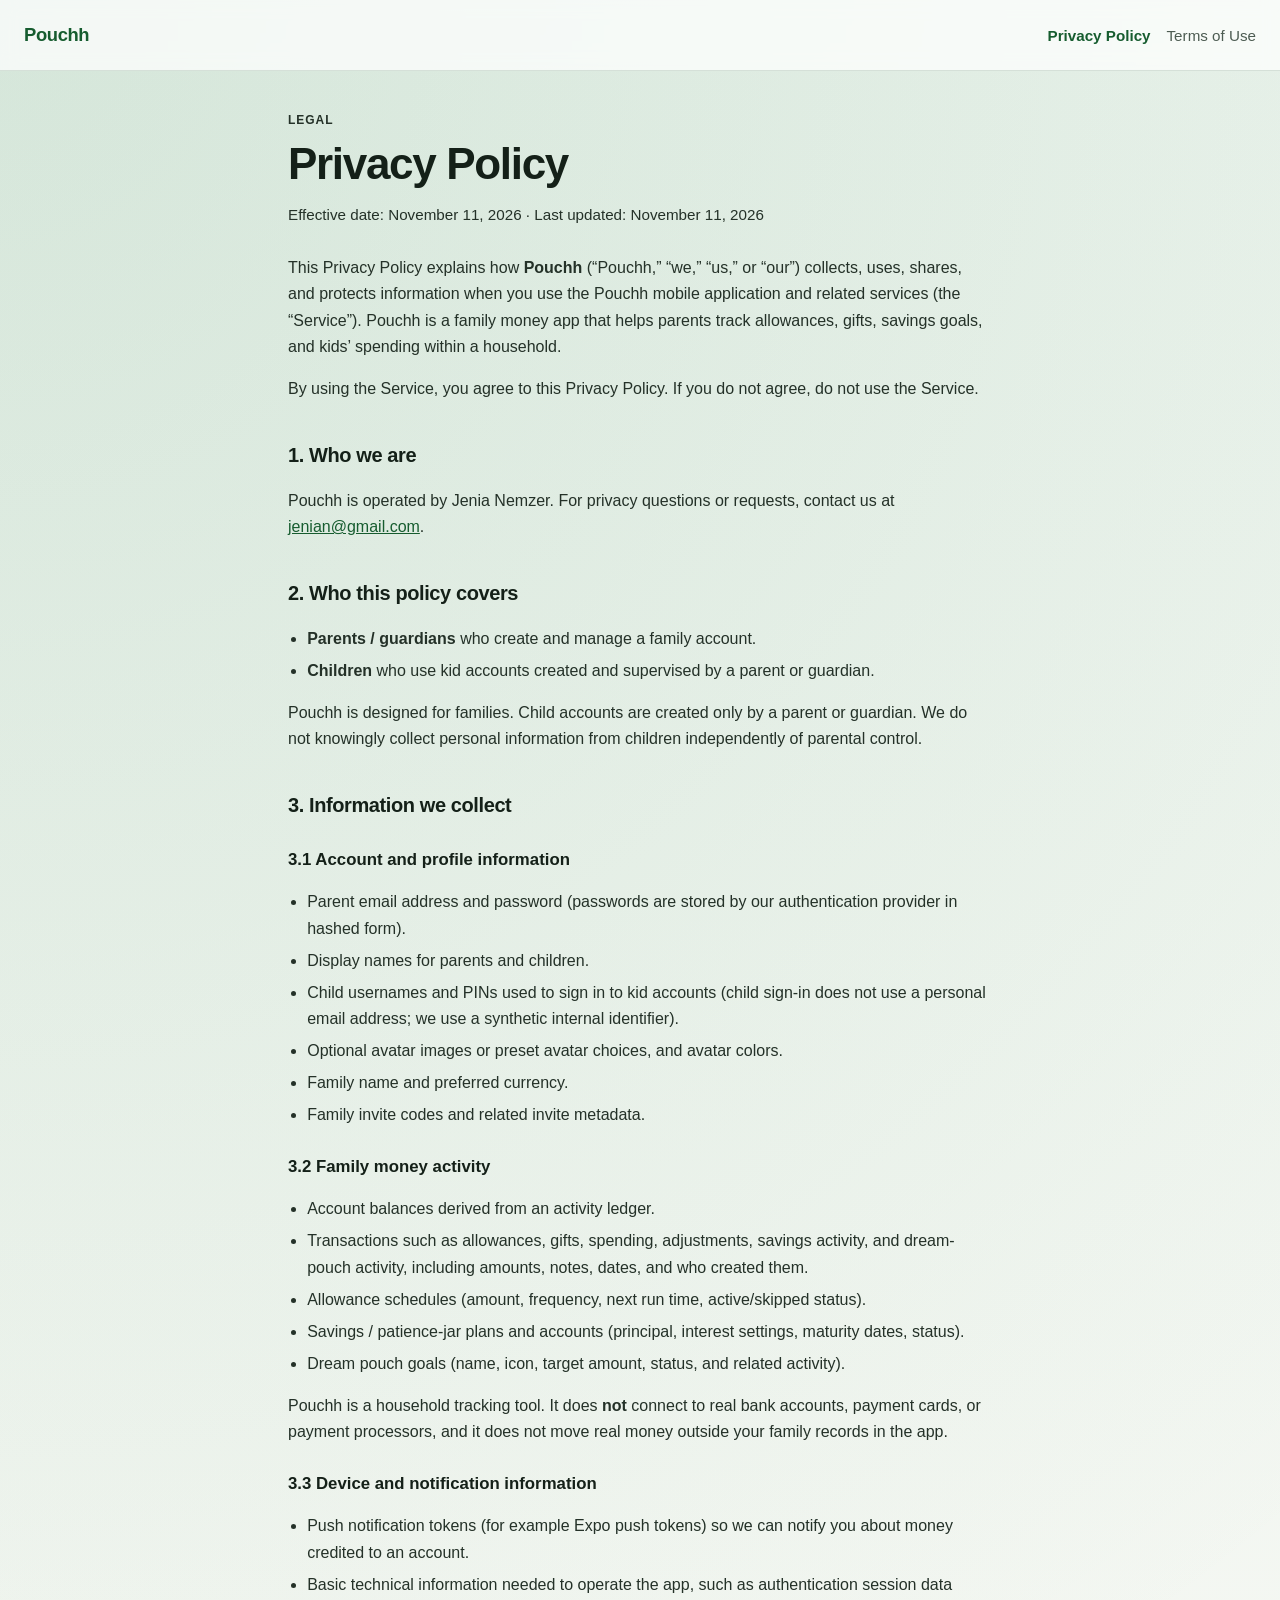
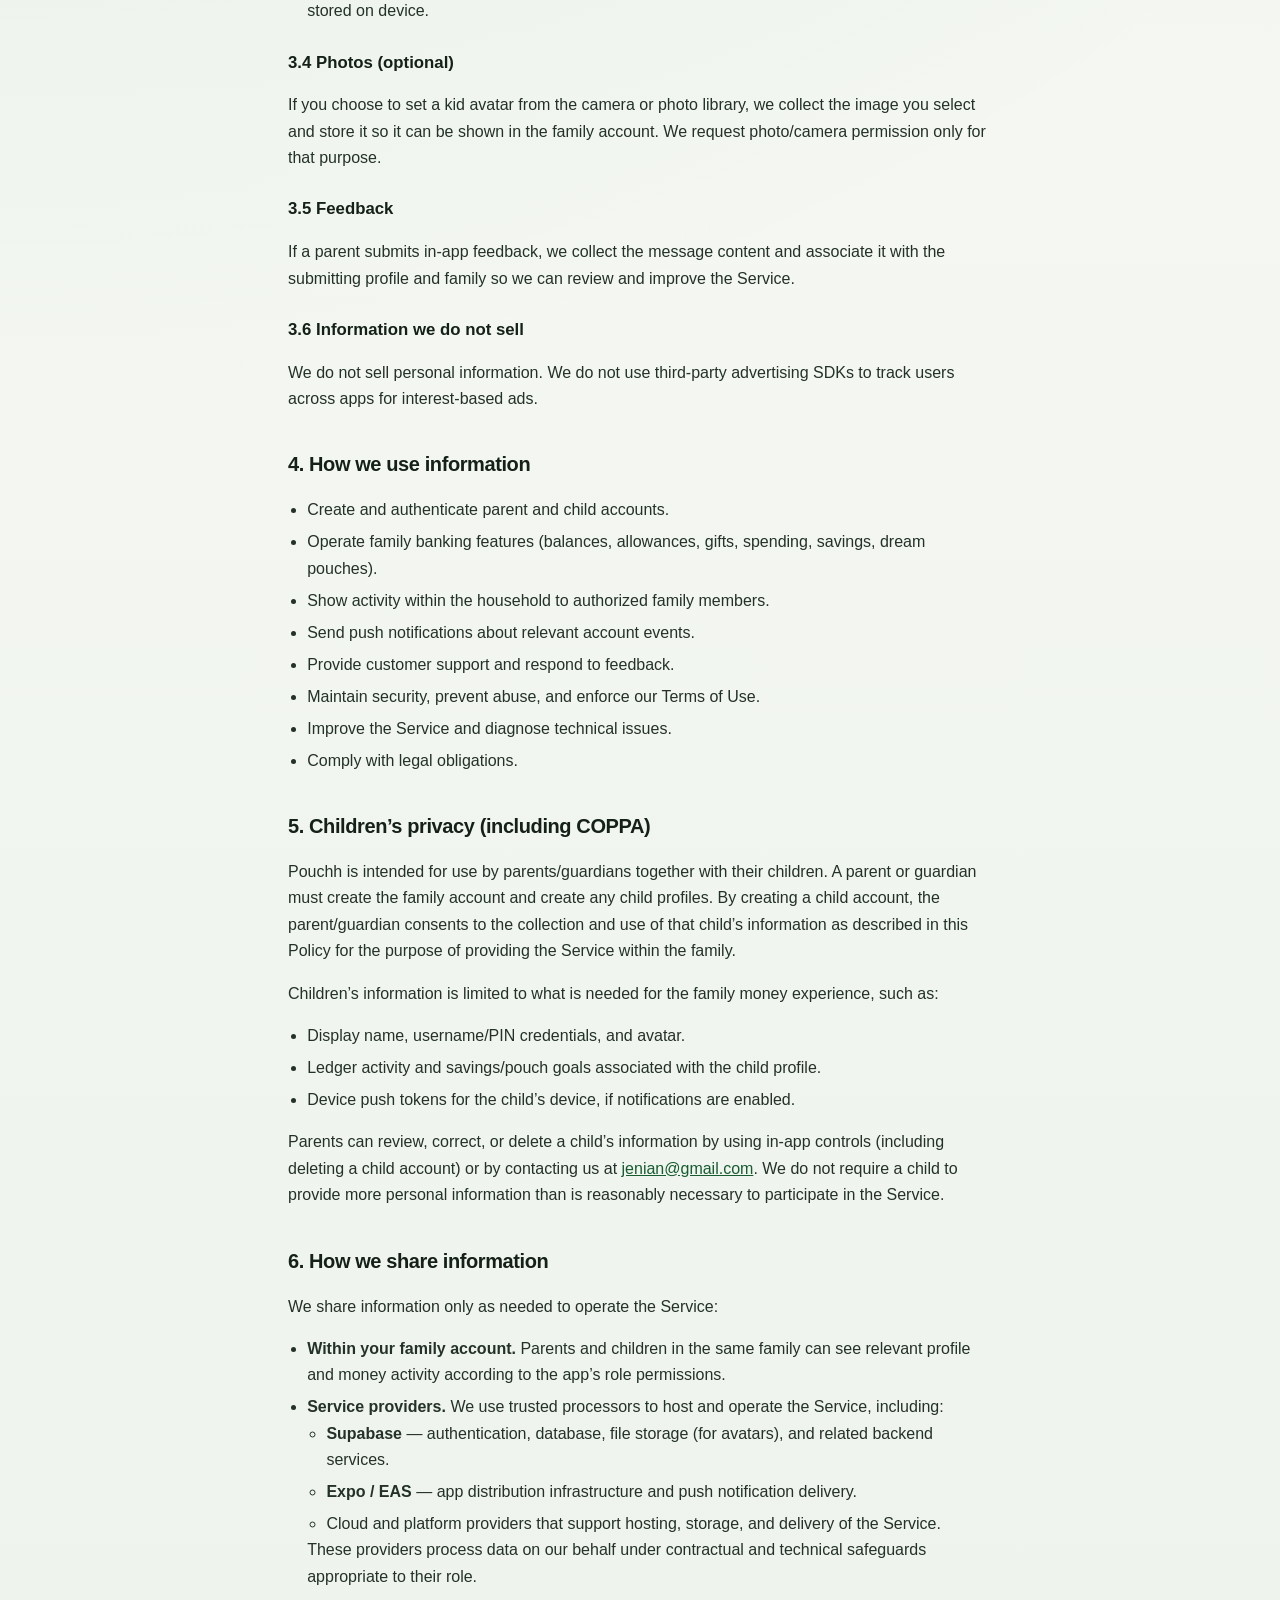
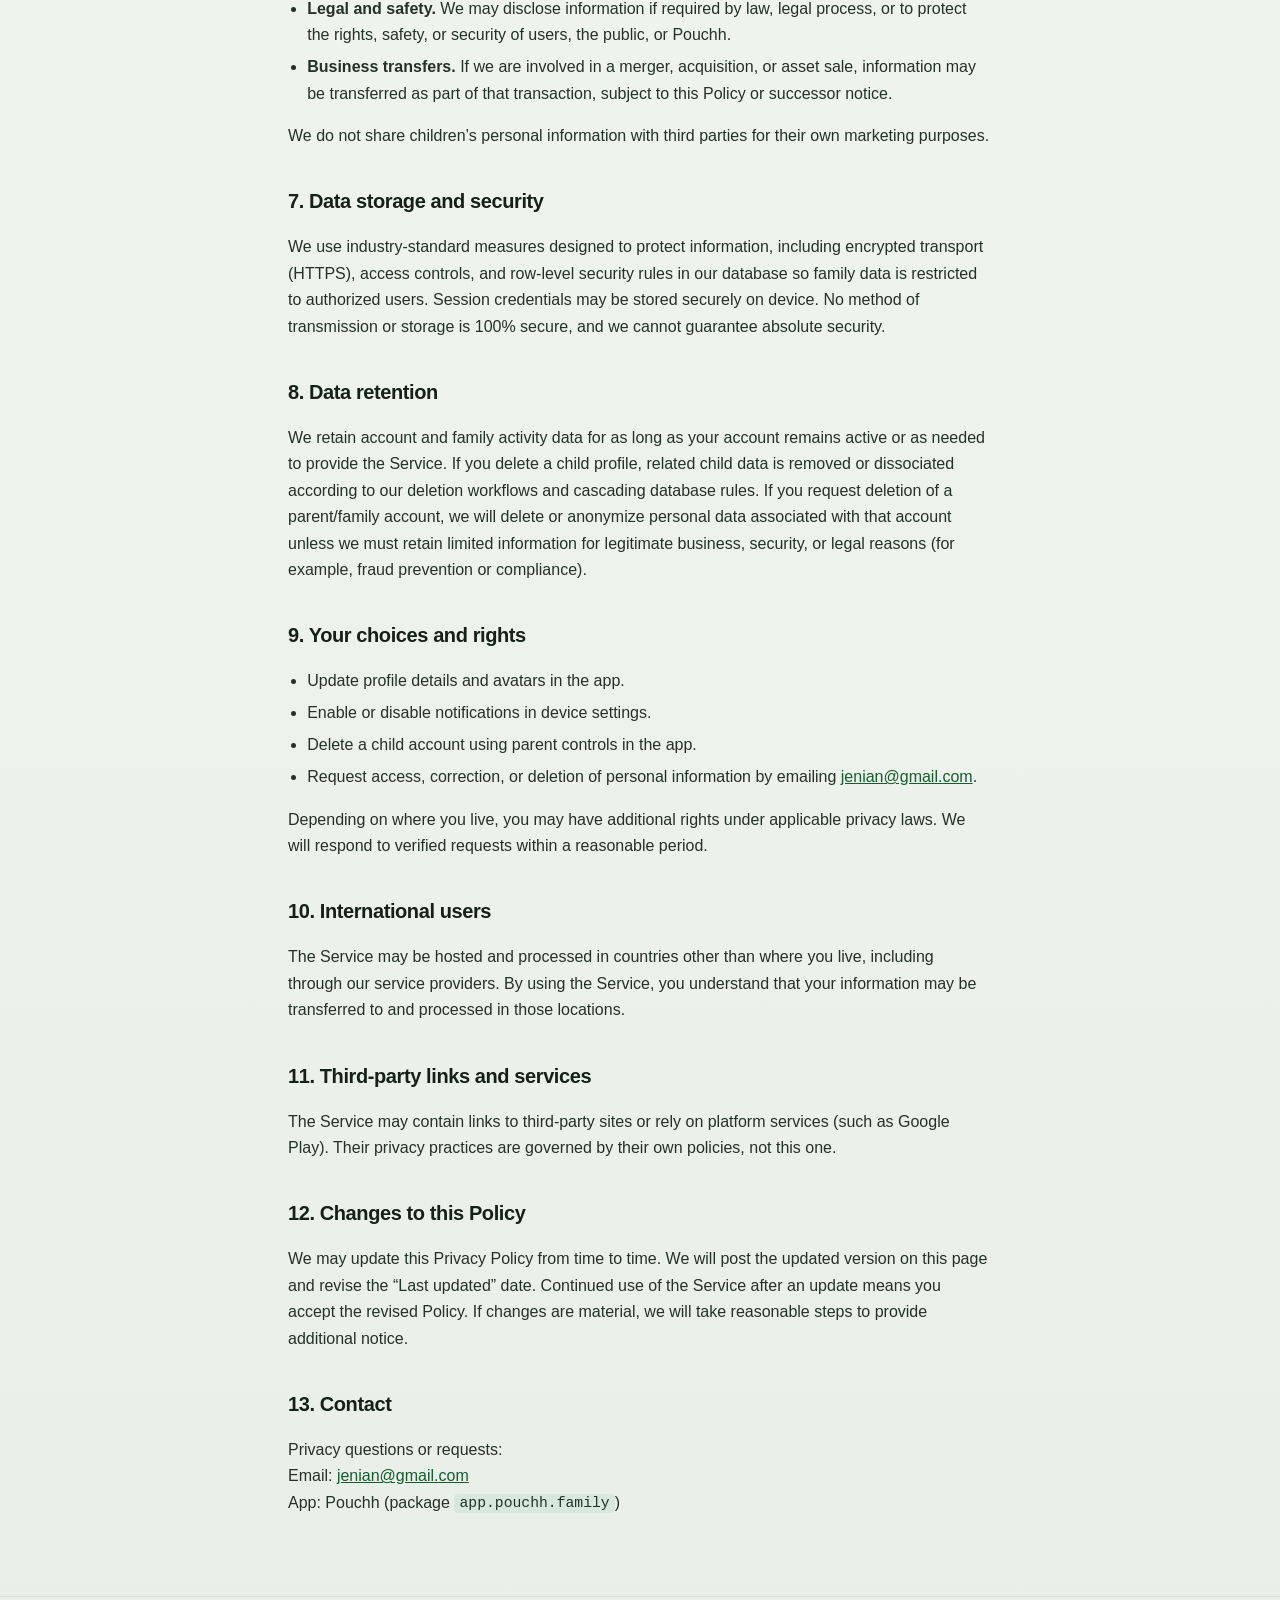
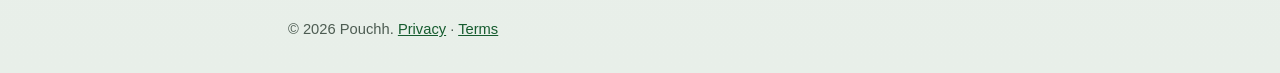
==== privacy.html @ 15a64bc7 "Add public Privacy Policy and Terms of Use for Pouchh. Co-authored-by: Cursor <cursoragent@cursor.co" ====
<!DOCTYPE html>
<html lang="en">
<head>
  <meta charset="utf-8" />
  <meta name="viewport" content="width=device-width, initial-scale=1" />
  <title>Pouchh Privacy Policy</title>
  <link rel="stylesheet" href="styles.css" />
</head>
<body>
  <header class="site-header">
    <a class="brand" href="index.html">Pouchh</a>
    <nav>
      <a href="privacy.html" aria-current="page">Privacy Policy</a>
      <a href="terms.html">Terms of Use</a>
    </nav>
  </header>

  <main class="doc">
    <p class="eyebrow">Legal</p>
    <h1>Privacy Policy</h1>
    <p class="meta">Effective date: November 11, 2026 · Last updated: November 11, 2026</p>

    <p>
      This Privacy Policy explains how <strong>Pouchh</strong> (“Pouchh,” “we,” “us,” or “our”)
      collects, uses, shares, and protects information when you use the Pouchh mobile application
      and related services (the “Service”). Pouchh is a family money app that helps parents track
      allowances, gifts, savings goals, and kids’ spending within a household.
    </p>
    <p>
      By using the Service, you agree to this Privacy Policy. If you do not agree, do not use the Service.
    </p>

    <h2>1. Who we are</h2>
    <p>
      Pouchh is operated by Jenia Nemzer. For privacy questions or requests, contact us at
      <a href="mailto:jenian@gmail.com">jenian@gmail.com</a>.
    </p>

    <h2>2. Who this policy covers</h2>
    <ul>
      <li><strong>Parents / guardians</strong> who create and manage a family account.</li>
      <li><strong>Children</strong> who use kid accounts created and supervised by a parent or guardian.</li>
    </ul>
    <p>
      Pouchh is designed for families. Child accounts are created only by a parent or guardian.
      We do not knowingly collect personal information from children independently of parental control.
    </p>

    <h2>3. Information we collect</h2>

    <h3>3.1 Account and profile information</h3>
    <ul>
      <li>Parent email address and password (passwords are stored by our authentication provider in hashed form).</li>
      <li>Display names for parents and children.</li>
      <li>Child usernames and PINs used to sign in to kid accounts (child sign-in does not use a personal email address; we use a synthetic internal identifier).</li>
      <li>Optional avatar images or preset avatar choices, and avatar colors.</li>
      <li>Family name and preferred currency.</li>
      <li>Family invite codes and related invite metadata.</li>
    </ul>

    <h3>3.2 Family money activity</h3>
    <ul>
      <li>Account balances derived from an activity ledger.</li>
      <li>Transactions such as allowances, gifts, spending, adjustments, savings activity, and dream-pouch activity, including amounts, notes, dates, and who created them.</li>
      <li>Allowance schedules (amount, frequency, next run time, active/skipped status).</li>
      <li>Savings / patience-jar plans and accounts (principal, interest settings, maturity dates, status).</li>
      <li>Dream pouch goals (name, icon, target amount, status, and related activity).</li>
    </ul>
    <p>
      Pouchh is a household tracking tool. It does <strong>not</strong> connect to real bank accounts,
      payment cards, or payment processors, and it does not move real money outside your family records in the app.
    </p>

    <h3>3.3 Device and notification information</h3>
    <ul>
      <li>Push notification tokens (for example Expo push tokens) so we can notify you about money credited to an account.</li>
      <li>Basic technical information needed to operate the app, such as authentication session data stored on device.</li>
    </ul>

    <h3>3.4 Photos (optional)</h3>
    <p>
      If you choose to set a kid avatar from the camera or photo library, we collect the image you select
      and store it so it can be shown in the family account. We request photo/camera permission only for that purpose.
    </p>

    <h3>3.5 Feedback</h3>
    <p>
      If a parent submits in-app feedback, we collect the message content and associate it with the submitting
      profile and family so we can review and improve the Service.
    </p>

    <h3>3.6 Information we do not sell</h3>
    <p>
      We do not sell personal information. We do not use third-party advertising SDKs to track users across apps
      for interest-based ads.
    </p>

    <h2>4. How we use information</h2>
    <ul>
      <li>Create and authenticate parent and child accounts.</li>
      <li>Operate family banking features (balances, allowances, gifts, spending, savings, dream pouches).</li>
      <li>Show activity within the household to authorized family members.</li>
      <li>Send push notifications about relevant account events.</li>
      <li>Provide customer support and respond to feedback.</li>
      <li>Maintain security, prevent abuse, and enforce our Terms of Use.</li>
      <li>Improve the Service and diagnose technical issues.</li>
      <li>Comply with legal obligations.</li>
    </ul>

    <h2>5. Children’s privacy (including COPPA)</h2>
    <p>
      Pouchh is intended for use by parents/guardians together with their children. A parent or guardian must
      create the family account and create any child profiles. By creating a child account, the parent/guardian
      consents to the collection and use of that child’s information as described in this Policy for the purpose
      of providing the Service within the family.
    </p>
    <p>Children’s information is limited to what is needed for the family money experience, such as:</p>
    <ul>
      <li>Display name, username/PIN credentials, and avatar.</li>
      <li>Ledger activity and savings/pouch goals associated with the child profile.</li>
      <li>Device push tokens for the child’s device, if notifications are enabled.</li>
    </ul>
    <p>
      Parents can review, correct, or delete a child’s information by using in-app controls (including deleting a child account)
      or by contacting us at <a href="mailto:jenian@gmail.com">jenian@gmail.com</a>.
      We do not require a child to provide more personal information than is reasonably necessary to participate in the Service.
    </p>

    <h2>6. How we share information</h2>
    <p>We share information only as needed to operate the Service:</p>
    <ul>
      <li>
        <strong>Within your family account.</strong> Parents and children in the same family can see relevant
        profile and money activity according to the app’s role permissions.
      </li>
      <li>
        <strong>Service providers.</strong> We use trusted processors to host and operate the Service, including:
        <ul>
          <li><strong>Supabase</strong> — authentication, database, file storage (for avatars), and related backend services.</li>
          <li><strong>Expo / EAS</strong> — app distribution infrastructure and push notification delivery.</li>
          <li>Cloud and platform providers that support hosting, storage, and delivery of the Service.</li>
        </ul>
        These providers process data on our behalf under contractual and technical safeguards appropriate to their role.
      </li>
      <li>
        <strong>Legal and safety.</strong> We may disclose information if required by law, legal process, or to protect
        the rights, safety, or security of users, the public, or Pouchh.
      </li>
      <li>
        <strong>Business transfers.</strong> If we are involved in a merger, acquisition, or asset sale, information may
        be transferred as part of that transaction, subject to this Policy or successor notice.
      </li>
    </ul>
    <p>We do not share children’s personal information with third parties for their own marketing purposes.</p>

    <h2>7. Data storage and security</h2>
    <p>
      We use industry-standard measures designed to protect information, including encrypted transport (HTTPS),
      access controls, and row-level security rules in our database so family data is restricted to authorized users.
      Session credentials may be stored securely on device. No method of transmission or storage is 100% secure,
      and we cannot guarantee absolute security.
    </p>

    <h2>8. Data retention</h2>
    <p>
      We retain account and family activity data for as long as your account remains active or as needed to provide
      the Service. If you delete a child profile, related child data is removed or dissociated according to our
      deletion workflows and cascading database rules. If you request deletion of a parent/family account, we will
      delete or anonymize personal data associated with that account unless we must retain limited information for
      legitimate business, security, or legal reasons (for example, fraud prevention or compliance).
    </p>

    <h2>9. Your choices and rights</h2>
    <ul>
      <li>Update profile details and avatars in the app.</li>
      <li>Enable or disable notifications in device settings.</li>
      <li>Delete a child account using parent controls in the app.</li>
      <li>Request access, correction, or deletion of personal information by emailing
        <a href="mailto:jenian@gmail.com">jenian@gmail.com</a>.</li>
    </ul>
    <p>
      Depending on where you live, you may have additional rights under applicable privacy laws.
      We will respond to verified requests within a reasonable period.
    </p>

    <h2>10. International users</h2>
    <p>
      The Service may be hosted and processed in countries other than where you live, including through our
      service providers. By using the Service, you understand that your information may be transferred to and
      processed in those locations.
    </p>

    <h2>11. Third-party links and services</h2>
    <p>
      The Service may contain links to third-party sites or rely on platform services (such as Google Play).
      Their privacy practices are governed by their own policies, not this one.
    </p>

    <h2>12. Changes to this Policy</h2>
    <p>
      We may update this Privacy Policy from time to time. We will post the updated version on this page and
      revise the “Last updated” date. Continued use of the Service after an update means you accept the revised Policy.
      If changes are material, we will take reasonable steps to provide additional notice.
    </p>

    <h2>13. Contact</h2>
    <p>
      Privacy questions or requests:<br />
      Email: <a href="mailto:jenian@gmail.com">jenian@gmail.com</a><br />
      App: Pouchh (package <code>app.pouchh.family</code>)
    </p>
  </main>

  <footer class="site-footer">
    <p>© 2026 Pouchh. <a href="privacy.html">Privacy</a> · <a href="terms.html">Terms</a></p>
  </footer>
</body>
</html>
---- styles.css ----
:root {
  --bg: #f4f7f2;
  --ink: #142018;
  --muted: #4d5c52;
  --green: #1f7a3f;
  --green-dark: #165c2f;
  --line: #d5e0d8;
  --card: #ffffff;
  --max: 44rem;
}

* {
  box-sizing: border-box;
}

html {
  color-scheme: light;
}

body {
  margin: 0;
  min-height: 100vh;
  font-family: "Segoe UI", "Helvetica Neue", Arial, sans-serif;
  color: var(--ink);
  background:
    radial-gradient(circle at top left, rgba(31, 122, 63, 0.12), transparent 40%),
    linear-gradient(180deg, #eef5ef 0%, var(--bg) 36%, #e8efe9 100%);
  line-height: 1.65;
}

a {
  color: var(--green-dark);
}

.site-header {
  display: flex;
  align-items: center;
  justify-content: space-between;
  gap: 1rem;
  padding: 1.25rem 1.5rem;
  border-bottom: 1px solid var(--line);
  background: rgba(255, 255, 255, 0.72);
  backdrop-filter: blur(8px);
  position: sticky;
  top: 0;
}

.brand {
  font-weight: 750;
  font-size: 1.15rem;
  text-decoration: none;
  color: var(--green-dark);
  letter-spacing: -0.02em;
}

nav {
  display: flex;
  gap: 1rem;
  flex-wrap: wrap;
}

nav a {
  text-decoration: none;
  color: var(--muted);
  font-size: 0.95rem;
}

nav a[aria-current="page"],
nav a:hover {
  color: var(--green-dark);
  font-weight: 600;
}

.hero,
.doc {
  width: min(100% - 2rem, var(--max));
  margin: 0 auto;
  padding: 2.5rem 0 4rem;
}

.eyebrow {
  margin: 0 0 0.5rem;
  text-transform: uppercase;
  letter-spacing: 0.08em;
  font-size: 0.75rem;
  font-weight: 700;
  color: var(--green);
}

h1 {
  margin: 0 0 0.75rem;
  font-size: clamp(2rem, 5vw, 2.75rem);
  line-height: 1.15;
  letter-spacing: -0.03em;
}

h2 {
  margin: 2.25rem 0 0.75rem;
  font-size: 1.25rem;
  letter-spacing: -0.02em;
}

h3 {
  margin: 1.5rem 0 0.5rem;
  font-size: 1.05rem;
}

.lede,
.meta {
  color: var(--muted);
}

.meta {
  margin-top: 0;
  margin-bottom: 1.75rem;
  font-size: 0.95rem;
}

.cta-row {
  display: flex;
  flex-wrap: wrap;
  gap: 0.75rem;
  margin-top: 1.75rem;
}

.btn {
  display: inline-block;
  padding: 0.8rem 1.15rem;
  border-radius: 999px;
  background: var(--green);
  color: #fff;
  text-decoration: none;
  font-weight: 650;
}

.btn:hover {
  background: var(--green-dark);
}

.btn-secondary {
  background: var(--card);
  color: var(--green-dark);
  border: 1px solid var(--line);
}

.btn-secondary:hover {
  background: #f7faf7;
}

.doc p,
.doc li {
  color: #243128;
}

.doc ul {
  padding-left: 1.2rem;
}

.doc li + li {
  margin-top: 0.35rem;
}

code {
  font-family: ui-monospace, SFMono-Regular, Menlo, Consolas, monospace;
  font-size: 0.92em;
  background: rgba(31, 122, 63, 0.08);
  padding: 0.1em 0.35em;
  border-radius: 0.3em;
}

.site-footer {
  border-top: 1px solid var(--line);
  padding: 1.25rem 1.5rem 2rem;
  color: var(--muted);
  font-size: 0.92rem;
}

.site-footer p {
  width: min(100%, var(--max));
  margin: 0 auto;
}
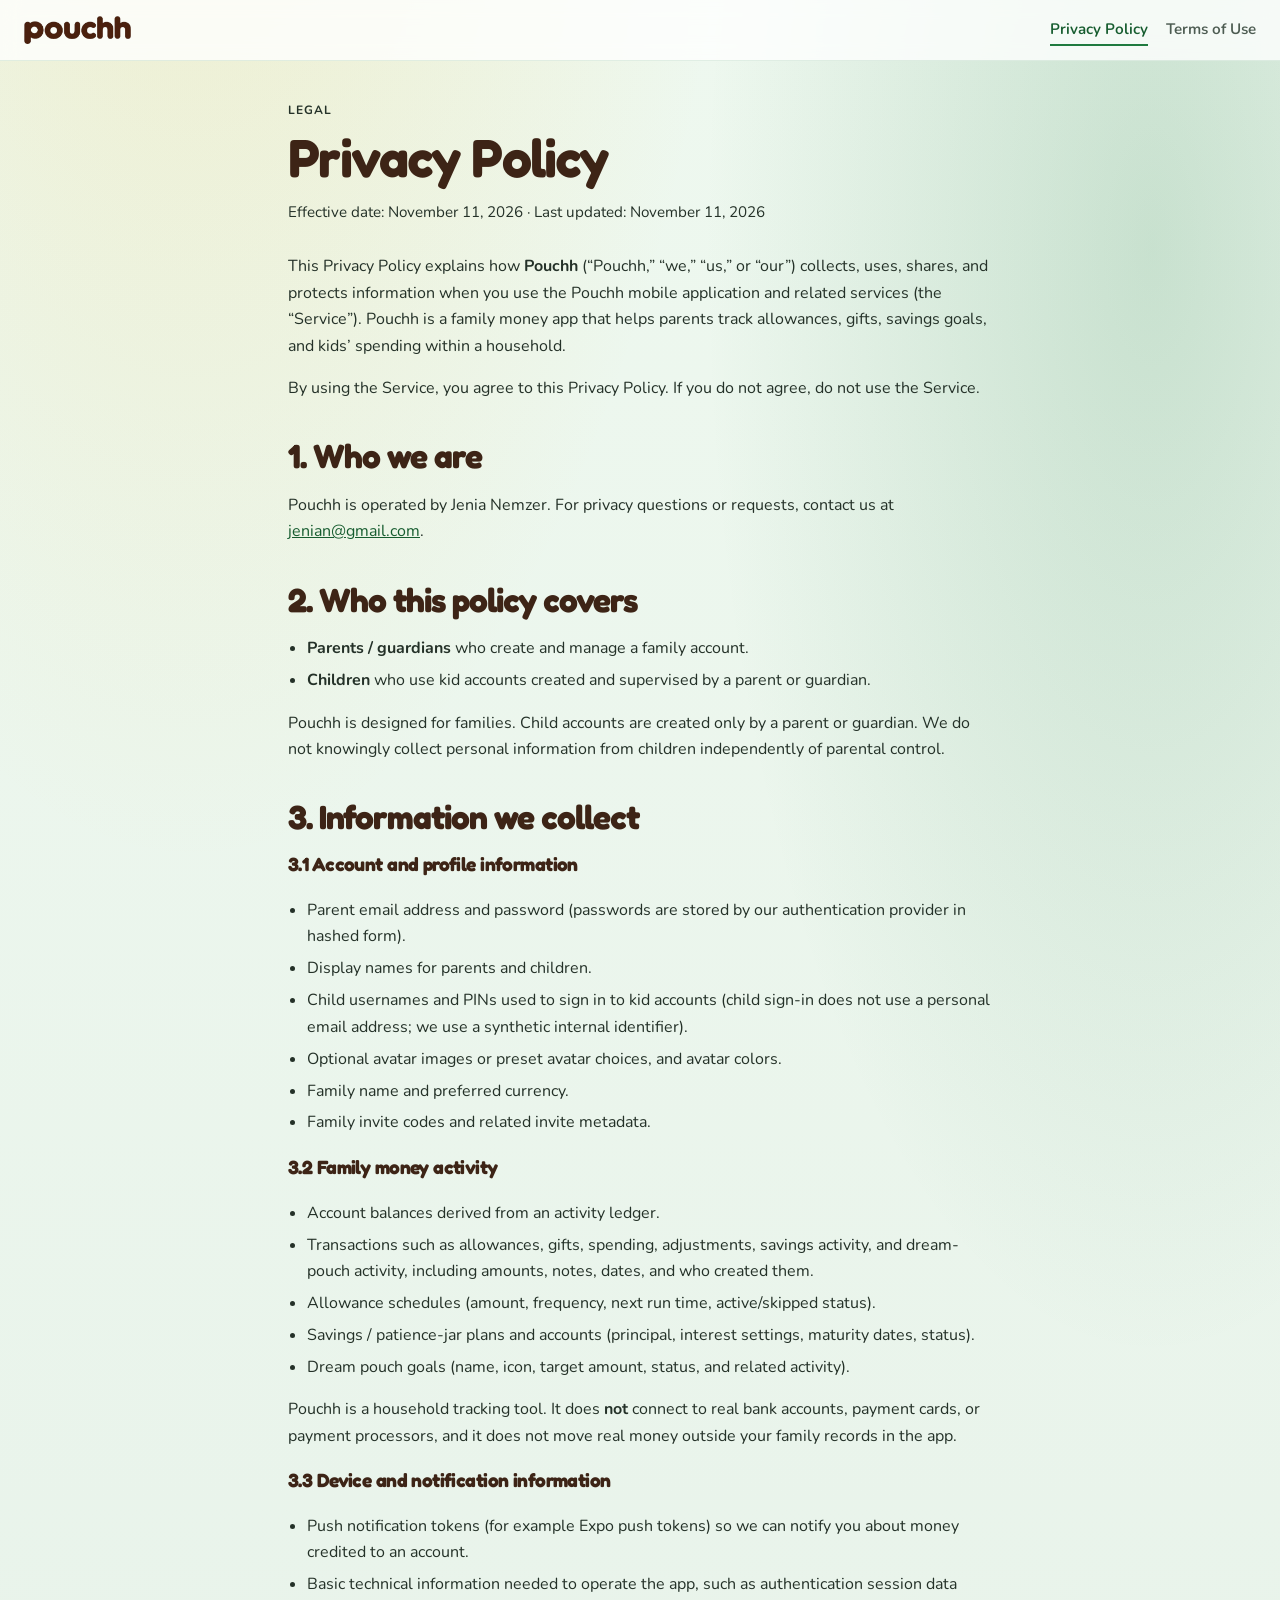
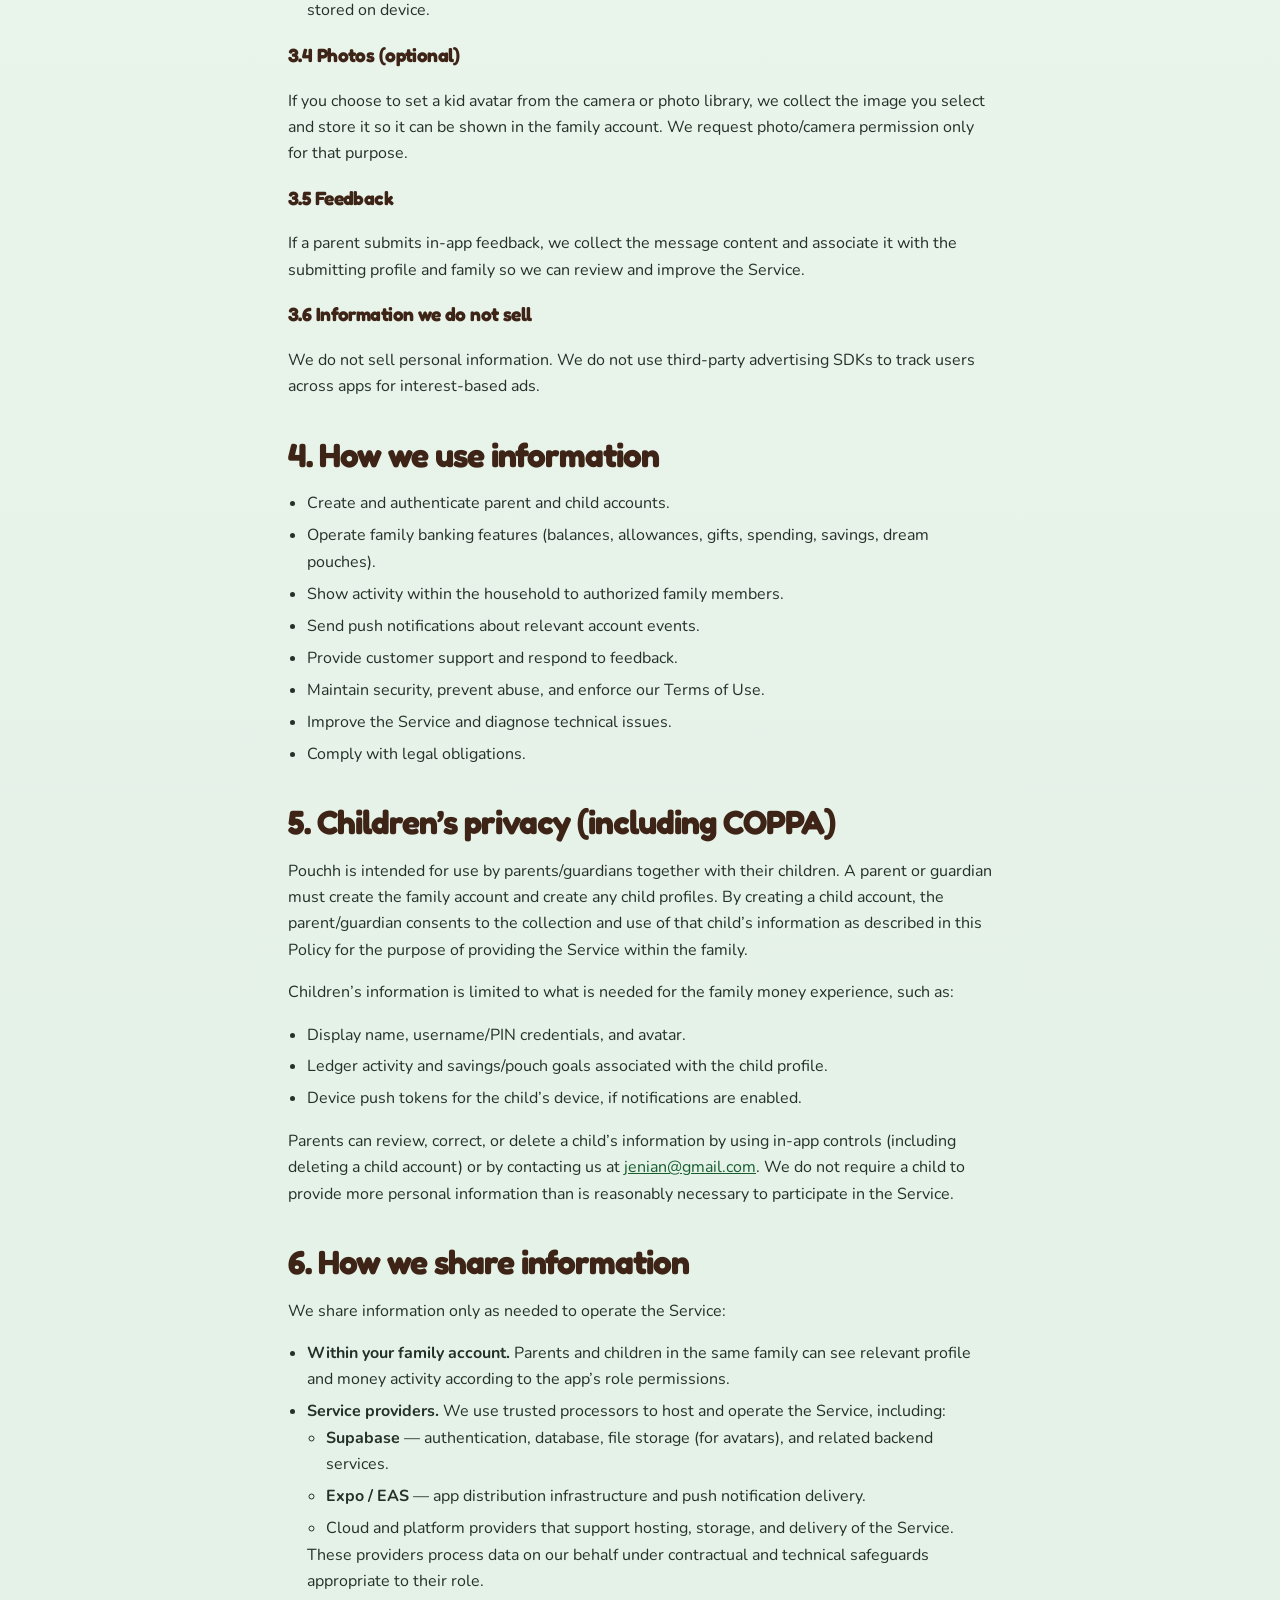
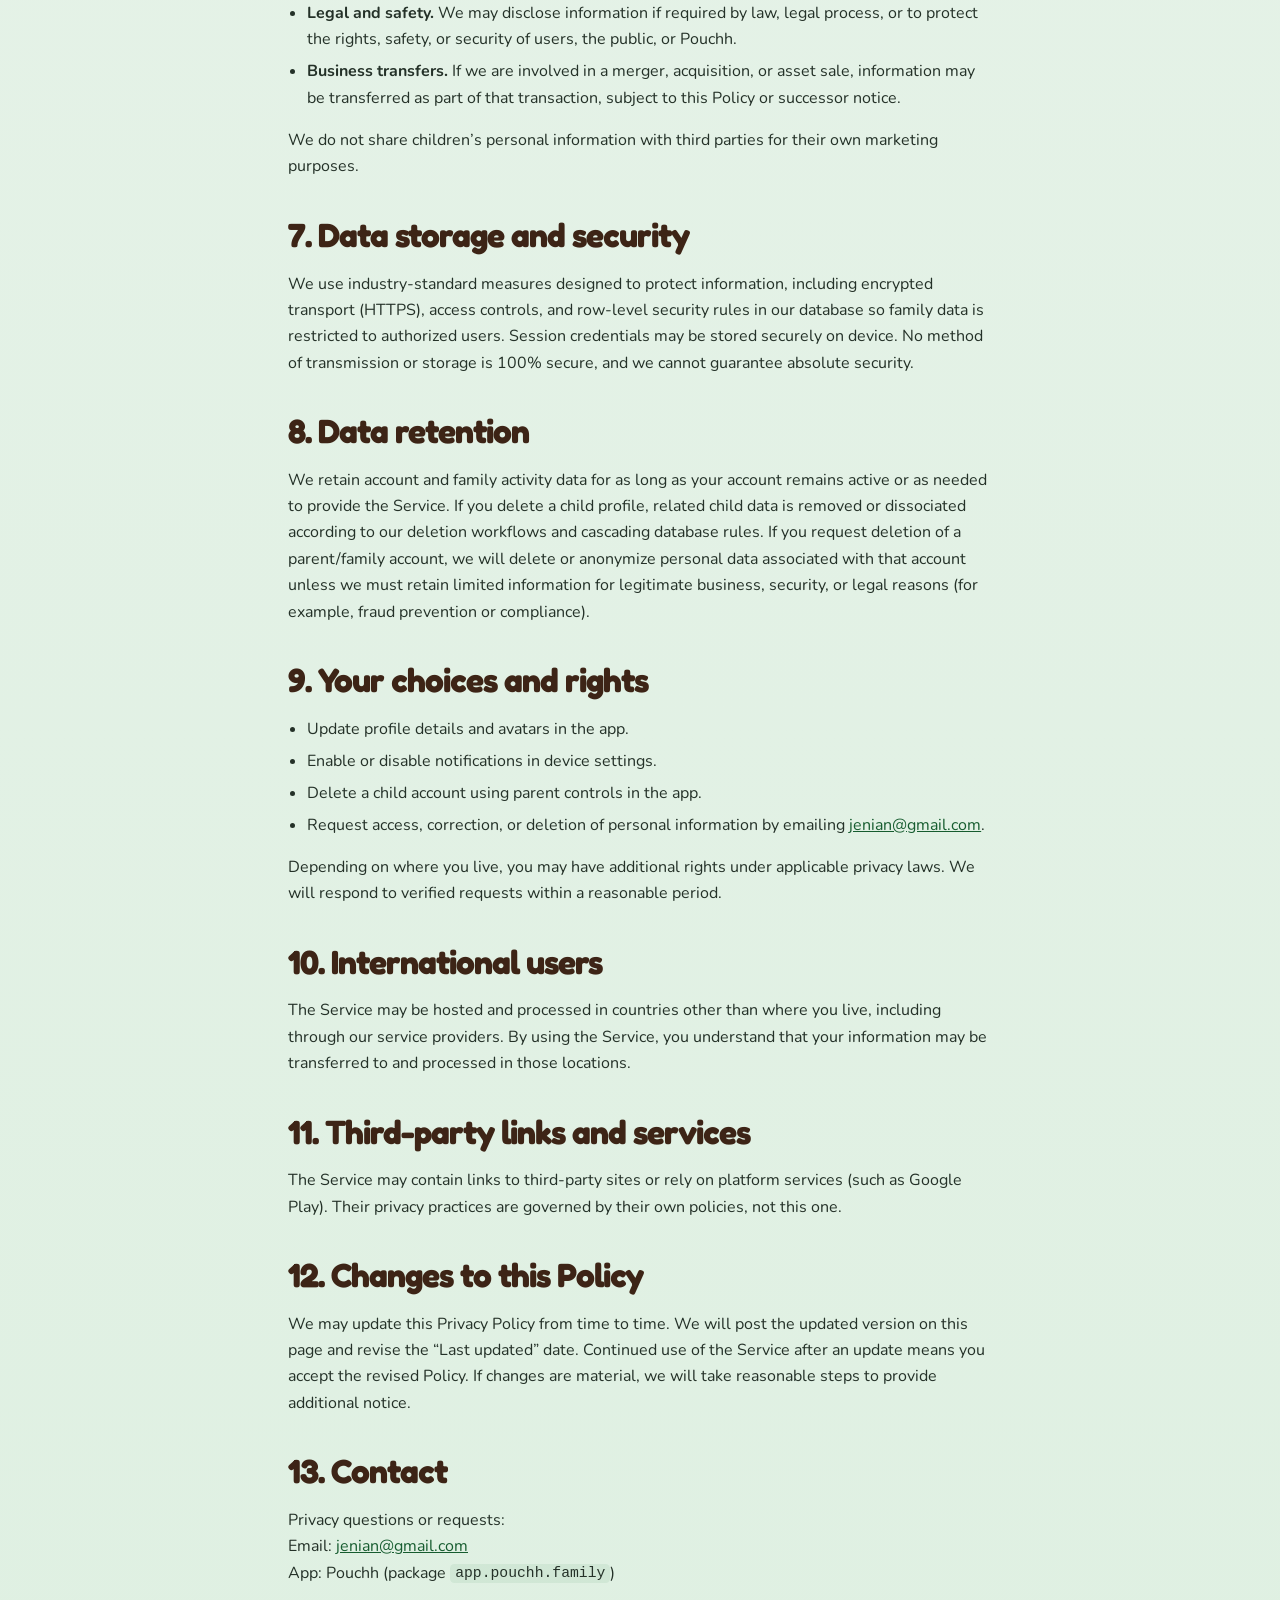
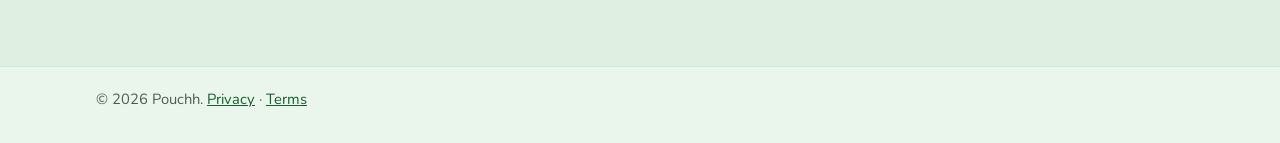
==== commit dd54c196: "Polish homepage with brand logo, mascot, and product pitch. Co-authored-by: Cursor <cursoragent@curs" ====
--- a/privacy.html
+++ b/privacy.html
@@ -4,11 +4,17 @@
   <meta charset="utf-8" />
   <meta name="viewport" content="width=device-width, initial-scale=1" />
   <title>Pouchh Privacy Policy</title>
+  <link rel="icon" href="assets/icon.png" />
+  <link rel="preconnect" href="https://fonts.googleapis.com" />
+  <link rel="preconnect" href="https://fonts.gstatic.com" crossorigin />
+  <link href="https://fonts.googleapis.com/css2?family=Fredoka:wght@500;600;700&family=Nunito:wght@500;600;700&display=swap" rel="stylesheet" />
   <link rel="stylesheet" href="styles.css" />
 </head>
 <body>
   <header class="site-header">
-    <a class="brand" href="index.html">Pouchh</a>
+    <a class="brand" href="index.html" aria-label="Pouchh home">
+      <img src="assets/wordmark.png" alt="pouchh" class="brand-mark" width="120" height="36" />
+    </a>
     <nav>
       <a href="privacy.html" aria-current="page">Privacy Policy</a>
       <a href="terms.html">Terms of Use</a>
--- a/styles.css
+++ b/styles.css
@@ -1,12 +1,18 @@
 :root {
-  --bg: #f4f7f2;
+  --bg: #e8f3ea;
   --ink: #142018;
   --muted: #4d5c52;
   --green: #1f7a3f;
   --green-dark: #165c2f;
-  --line: #d5e0d8;
+  --green-soft: #d8edd9;
+  --gold: #f0c23a;
+  --brown: #3d2416;
+  --line: #c9dbc8;
   --card: #ffffff;
   --max: 44rem;
+  --wide: 68rem;
+  --font-display: "Fredoka", "Segoe UI", sans-serif;
+  --font-body: "Nunito", "Segoe UI", sans-serif;
 }
 
 * {
@@ -15,17 +21,26 @@
 
 html {
   color-scheme: light;
+  scroll-behavior: smooth;
 }
 
 body {
   margin: 0;
   min-height: 100vh;
-  font-family: "Segoe UI", "Helvetica Neue", Arial, sans-serif;
+  font-family: var(--font-body);
   color: var(--ink);
   background:
-    radial-gradient(circle at top left, rgba(31, 122, 63, 0.12), transparent 40%),
-    linear-gradient(180deg, #eef5ef 0%, var(--bg) 36%, #e8efe9 100%);
+    radial-gradient(ellipse 80% 50% at 15% -10%, rgba(240, 194, 58, 0.22), transparent 55%),
+    radial-gradient(ellipse 70% 45% at 90% 5%, rgba(31, 122, 63, 0.18), transparent 50%),
+    linear-gradient(180deg, #eef8ef 0%, var(--bg) 38%, #dff0e2 100%);
   line-height: 1.65;
+}
+
+body.home {
+  background:
+    radial-gradient(ellipse 90% 55% at 80% 8%, rgba(240, 194, 58, 0.28), transparent 52%),
+    radial-gradient(ellipse 70% 50% at 0% 20%, rgba(31, 122, 63, 0.2), transparent 48%),
+    linear-gradient(165deg, #f3faf3 0%, #e5f3e7 45%, #d7ebda 100%);
 }
 
 a {
@@ -37,25 +52,35 @@
   align-items: center;
   justify-content: space-between;
   gap: 1rem;
-  padding: 1.25rem 1.5rem;
-  border-bottom: 1px solid var(--line);
-  background: rgba(255, 255, 255, 0.72);
-  backdrop-filter: blur(8px);
+  padding: 1rem 1.5rem;
+  border-bottom: 1px solid rgba(31, 122, 63, 0.12);
+  background: rgba(255, 255, 255, 0.78);
+  backdrop-filter: blur(10px);
   position: sticky;
   top: 0;
+  z-index: 10;
 }
 
 .brand {
-  font-weight: 750;
-  font-size: 1.15rem;
+  display: inline-flex;
+  align-items: center;
   text-decoration: none;
-  color: var(--green-dark);
+  color: var(--brown);
+  font-family: var(--font-display);
+  font-weight: 700;
+  font-size: 1.2rem;
   letter-spacing: -0.02em;
+}
+
+.brand-mark {
+  display: block;
+  height: 1.75rem;
+  width: auto;
 }
 
 nav {
   display: flex;
-  gap: 1rem;
+  gap: 1.1rem;
   flex-wrap: wrap;
 }
 
@@ -63,12 +88,29 @@
   text-decoration: none;
   color: var(--muted);
   font-size: 0.95rem;
+  font-weight: 650;
+  position: relative;
+}
+
+nav a::after {
+  content: "";
+  position: absolute;
+  left: 0;
+  right: 100%;
+  bottom: -0.2rem;
+  height: 2px;
+  background: var(--green);
+  transition: right 0.25s ease;
+}
+
+nav a:hover::after,
+nav a[aria-current="page"]::after {
+  right: 0;
 }
 
 nav a[aria-current="page"],
 nav a:hover {
   color: var(--green-dark);
-  font-weight: 600;
 }
 
 .hero,
@@ -76,6 +118,28 @@
   width: min(100% - 2rem, var(--max));
   margin: 0 auto;
   padding: 2.5rem 0 4rem;
+}
+
+.hero-stage {
+  width: min(100% - 2rem, var(--wide));
+  margin: 0 auto;
+  min-height: calc(100svh - 4.5rem);
+  display: grid;
+  grid-template-columns: 1.05fr 0.95fr;
+  gap: 2rem;
+  align-items: center;
+  padding: 2rem 0 3rem;
+}
+
+.hero-copy {
+  max-width: 34rem;
+}
+
+.hero-wordmark {
+  display: block;
+  width: min(12.5rem, 55vw);
+  height: auto;
+  margin: 0 0 1rem;
 }
 
 .eyebrow {
@@ -85,29 +149,39 @@
   font-size: 0.75rem;
   font-weight: 700;
   color: var(--green);
+  font-family: var(--font-body);
+}
+
+h1,
+h2,
+h3 {
+  font-family: var(--font-display);
+  letter-spacing: -0.03em;
+  color: var(--brown);
 }
 
 h1 {
+  margin: 0 0 0.85rem;
+  font-size: clamp(2.15rem, 5.2vw, 3.35rem);
+  line-height: 1.08;
+  font-weight: 650;
+}
+
+h2 {
   margin: 0 0 0.75rem;
-  font-size: clamp(2rem, 5vw, 2.75rem);
+  font-size: clamp(1.55rem, 3vw, 2.1rem);
   line-height: 1.15;
-  letter-spacing: -0.03em;
-}
-
-h2 {
-  margin: 2.25rem 0 0.75rem;
-  font-size: 1.25rem;
-  letter-spacing: -0.02em;
 }
 
 h3 {
-  margin: 1.5rem 0 0.5rem;
-  font-size: 1.05rem;
+  margin: 0.6rem 0 0.35rem;
+  font-size: 1.2rem;
 }
 
 .lede,
 .meta {
   color: var(--muted);
+  font-size: 1.05rem;
 }
 
 .meta {
@@ -120,31 +194,114 @@
   display: flex;
   flex-wrap: wrap;
   gap: 0.75rem;
-  margin-top: 1.75rem;
+  margin-top: 1.6rem;
 }
 
 .btn {
   display: inline-block;
-  padding: 0.8rem 1.15rem;
+  padding: 0.85rem 1.25rem;
   border-radius: 999px;
   background: var(--green);
   color: #fff;
   text-decoration: none;
-  font-weight: 650;
+  font-weight: 700;
+  transition: transform 0.2s ease, background 0.2s ease;
 }
 
 .btn:hover {
   background: var(--green-dark);
+  transform: translateY(-1px);
 }
 
 .btn-secondary {
-  background: var(--card);
+  background: rgba(255, 255, 255, 0.82);
   color: var(--green-dark);
-  border: 1px solid var(--line);
+  border: 1px solid rgba(31, 122, 63, 0.22);
 }
 
 .btn-secondary:hover {
-  background: #f7faf7;
+  background: #fff;
+}
+
+.hero-art {
+  position: relative;
+  display: grid;
+  place-items: center;
+  min-height: 20rem;
+}
+
+.hero-glow {
+  position: absolute;
+  width: min(28rem, 90%);
+  aspect-ratio: 1;
+  border-radius: 50%;
+  background:
+    radial-gradient(circle, rgba(240, 194, 58, 0.45) 0%, rgba(31, 122, 63, 0.18) 42%, transparent 70%);
+  filter: blur(8px);
+  animation: pulse-glow 4.5s ease-in-out infinite;
+}
+
+.mascot {
+  position: relative;
+  width: min(24rem, 88%);
+  height: auto;
+  filter: drop-shadow(0 18px 28px rgba(20, 32, 24, 0.18));
+}
+
+.float {
+  animation: float-y 4.2s ease-in-out infinite;
+}
+
+.features {
+  width: min(100% - 2rem, var(--wide));
+  margin: 0 auto;
+  padding: 1rem 0 4rem;
+}
+
+.section-intro {
+  max-width: 38rem;
+  margin-bottom: 2rem;
+}
+
+.feature-rail {
+  display: grid;
+  grid-template-columns: repeat(3, minmax(0, 1fr));
+  gap: 1.75rem;
+}
+
+.feature {
+  padding: 0.25rem 0.25rem 0;
+}
+
+.feature img {
+  width: 5.5rem;
+  height: auto;
+  display: block;
+}
+
+.feature p {
+  margin: 0;
+  color: var(--muted);
+}
+
+.legal-band {
+  width: min(100% - 2rem, var(--wide));
+  margin: 0 auto 3.5rem;
+  padding: 2rem;
+  border-radius: 1.5rem;
+  background:
+    linear-gradient(135deg, rgba(31, 122, 63, 0.12), rgba(240, 194, 58, 0.16)),
+    rgba(255, 255, 255, 0.55);
+  border: 1px solid rgba(31, 122, 63, 0.14);
+}
+
+.legal-band-inner {
+  max-width: 36rem;
+}
+
+.legal-band p {
+  margin: 0;
+  color: var(--muted);
 }
 
 .doc p,
@@ -158,6 +315,10 @@
 
 .doc li + li {
   margin-top: 0.35rem;
+}
+
+.doc h2 {
+  margin-top: 2.25rem;
 }
 
 code {
@@ -169,13 +330,125 @@
 }
 
 .site-footer {
-  border-top: 1px solid var(--line);
+  border-top: 1px solid rgba(31, 122, 63, 0.12);
   padding: 1.25rem 1.5rem 2rem;
   color: var(--muted);
   font-size: 0.92rem;
+  background: rgba(255, 255, 255, 0.35);
 }
 
 .site-footer p {
-  width: min(100%, var(--max));
+  width: min(100%, var(--wide));
   margin: 0 auto;
 }
+
+.reveal {
+  animation: rise-in 0.7s ease both;
+}
+
+.reveal-delay {
+  animation-delay: 0.12s;
+}
+
+.reveal-delay-2 {
+  animation-delay: 0.24s;
+}
+
+@keyframes rise-in {
+  from {
+    opacity: 0;
+    transform: translateY(14px);
+  }
+  to {
+    opacity: 1;
+    transform: translateY(0);
+  }
+}
+
+@keyframes float-y {
+  0%,
+  100% {
+    transform: translateY(0);
+  }
+  50% {
+    transform: translateY(-10px);
+  }
+}
+
+@keyframes pulse-glow {
+  0%,
+  100% {
+    opacity: 0.75;
+    transform: scale(1);
+  }
+  50% {
+    opacity: 1;
+    transform: scale(1.04);
+  }
+}
+
+@media (max-width: 860px) {
+  .hero-stage {
+    grid-template-columns: 1fr;
+    min-height: auto;
+    padding-top: 1.5rem;
+    text-align: center;
+  }
+
+  .hero-copy {
+    margin: 0 auto;
+    order: 2;
+  }
+
+  .hero-art {
+    order: 1;
+    min-height: 14rem;
+  }
+
+  .hero-wordmark {
+    margin-left: auto;
+    margin-right: auto;
+  }
+
+  .cta-row {
+    justify-content: center;
+  }
+
+  .feature-rail {
+    grid-template-columns: 1fr;
+    gap: 1.5rem;
+  }
+
+  .feature {
+    text-align: center;
+  }
+
+  .feature img {
+    margin: 0 auto;
+  }
+
+  .section-intro,
+  .legal-band-inner {
+    text-align: center;
+    margin-left: auto;
+    margin-right: auto;
+  }
+
+  .legal-band .cta-row {
+    justify-content: center;
+  }
+}
+
+@media (prefers-reduced-motion: reduce) {
+  html {
+    scroll-behavior: auto;
+  }
+
+  .reveal,
+  .float,
+  .hero-glow,
+  .btn {
+    animation: none !important;
+    transition: none !important;
+  }
+}
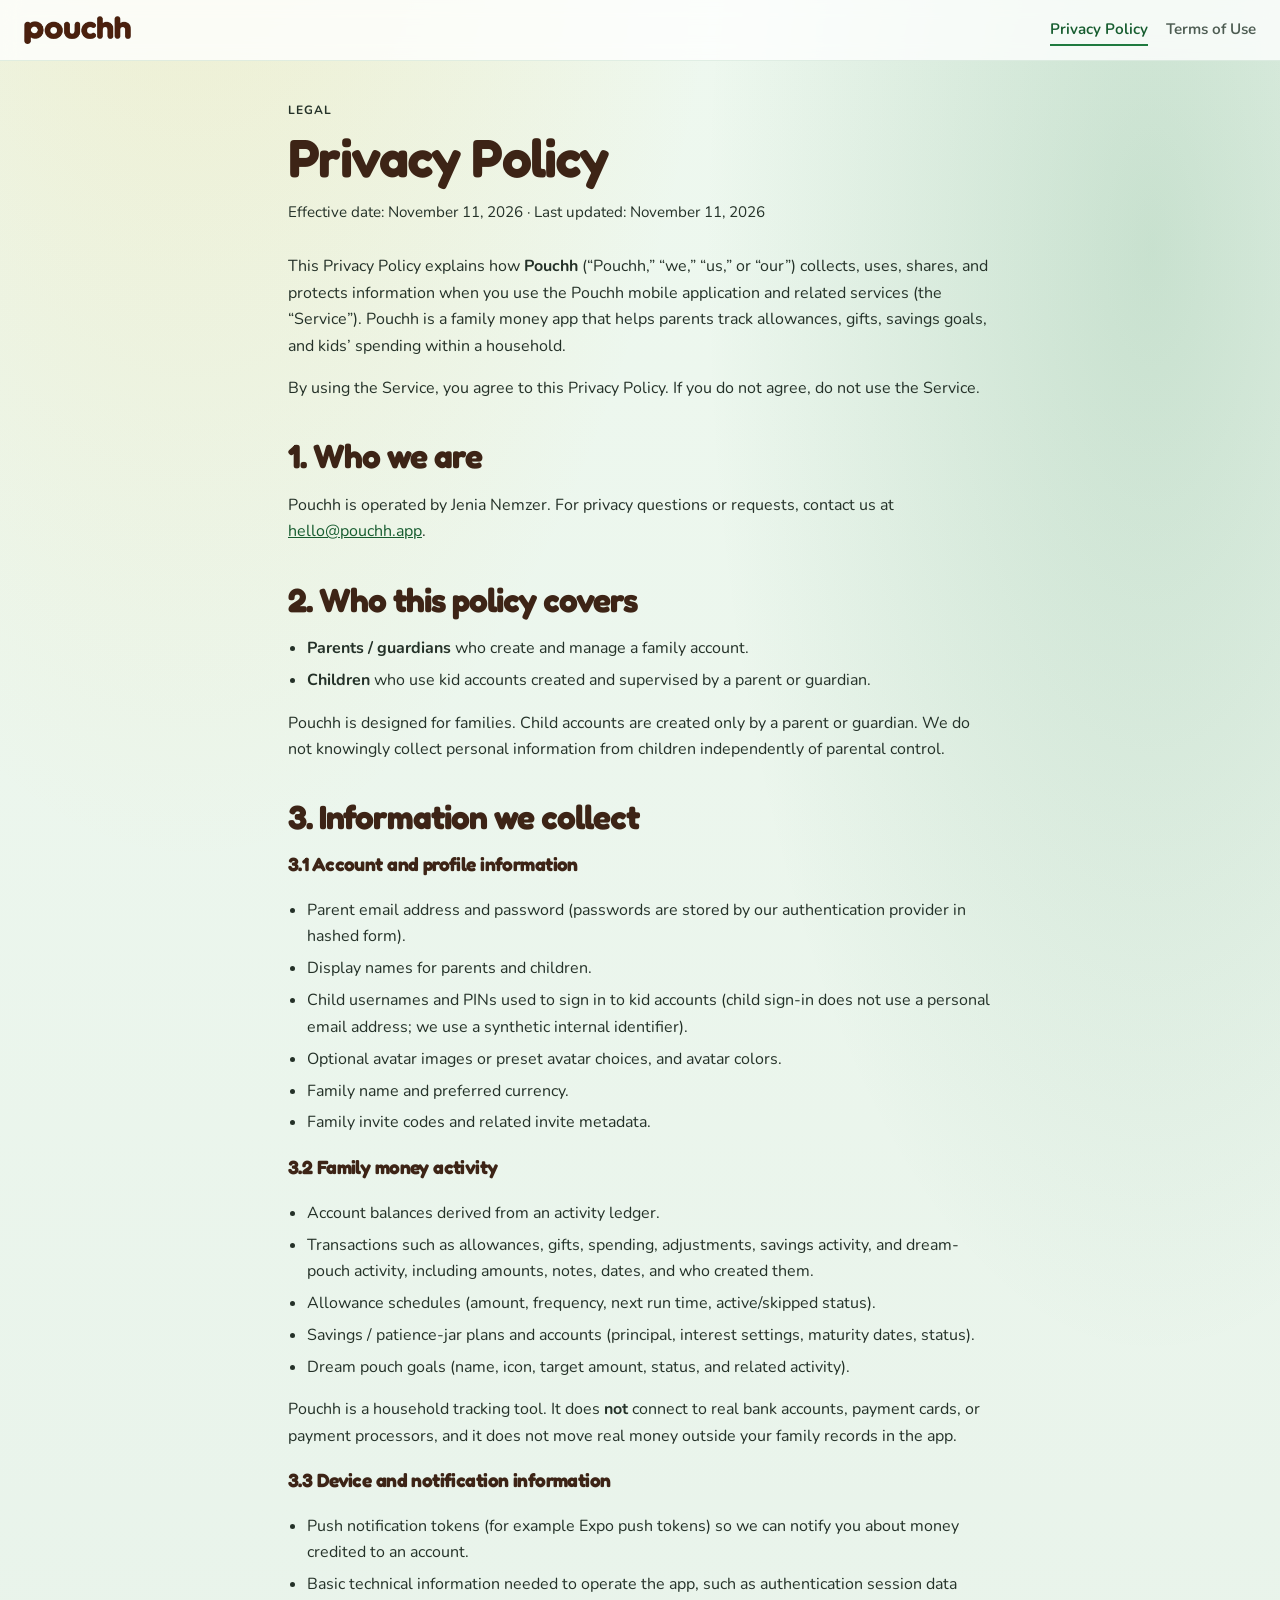
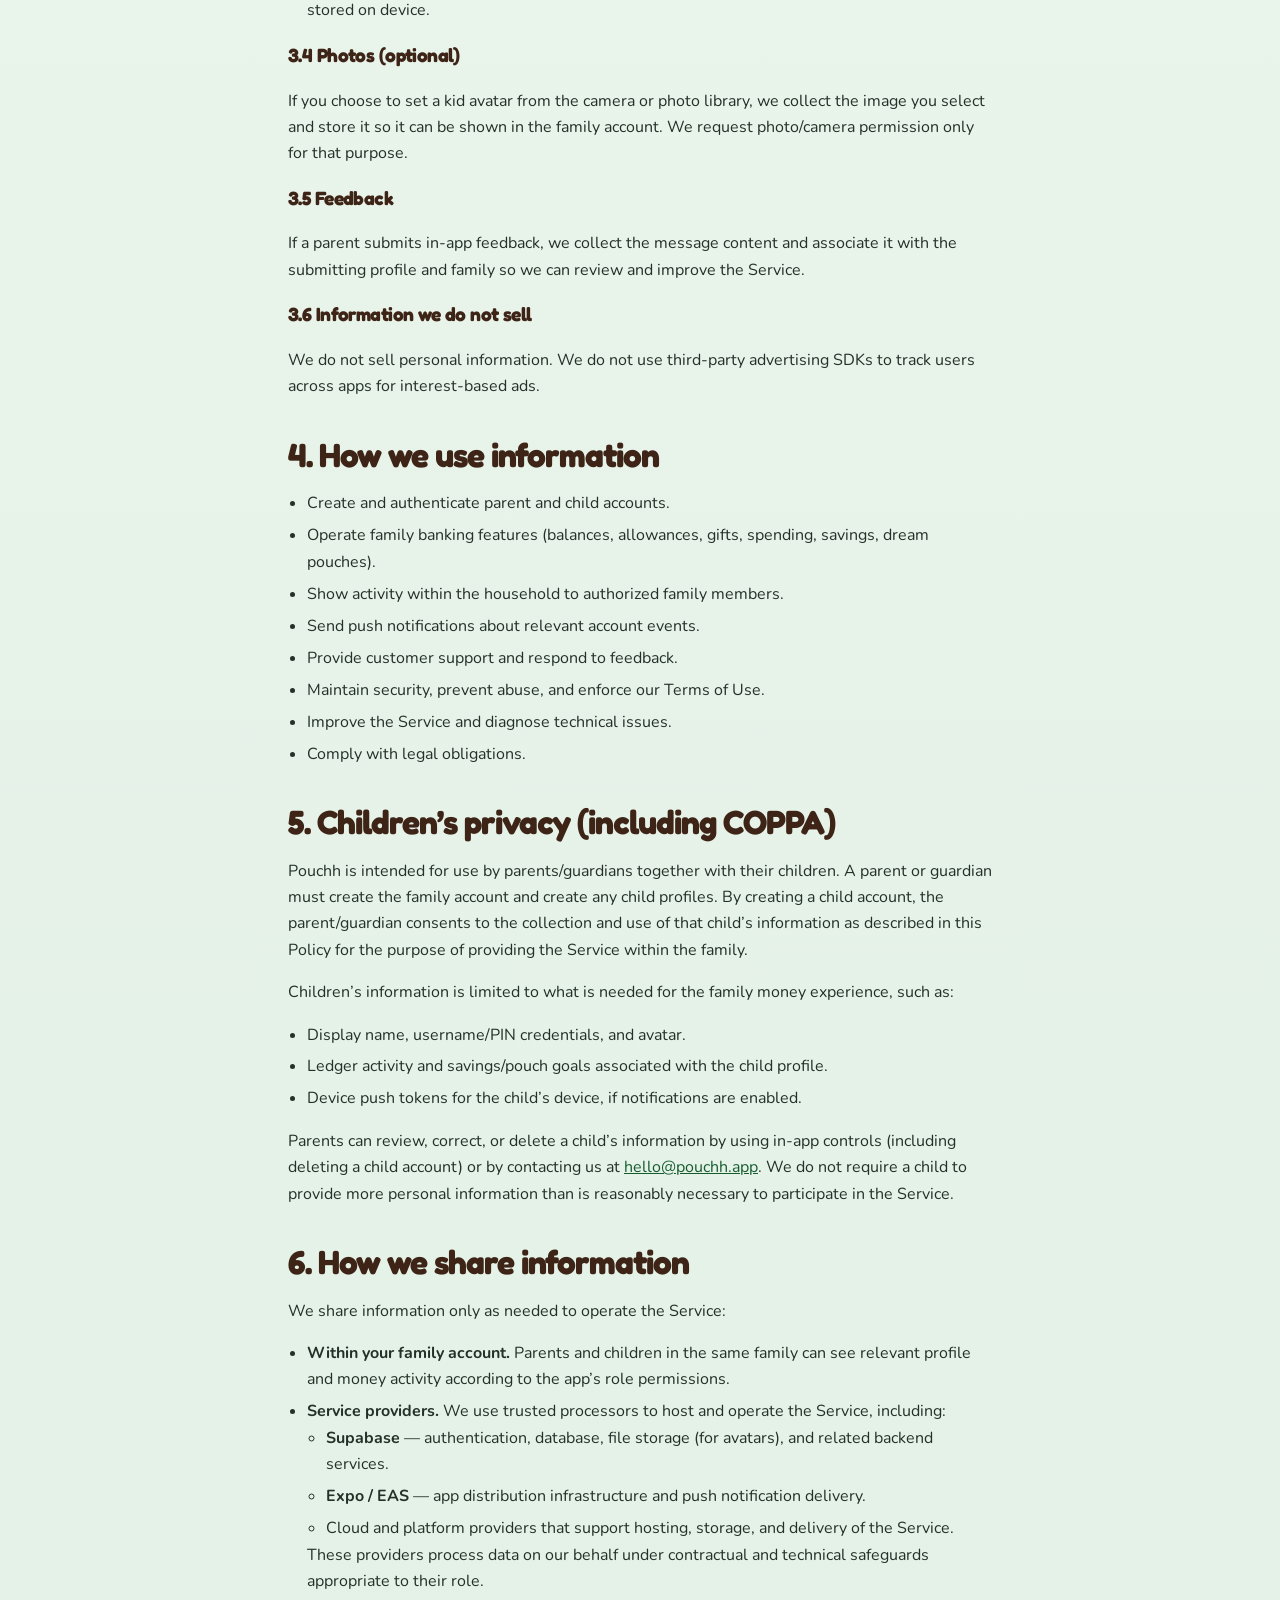
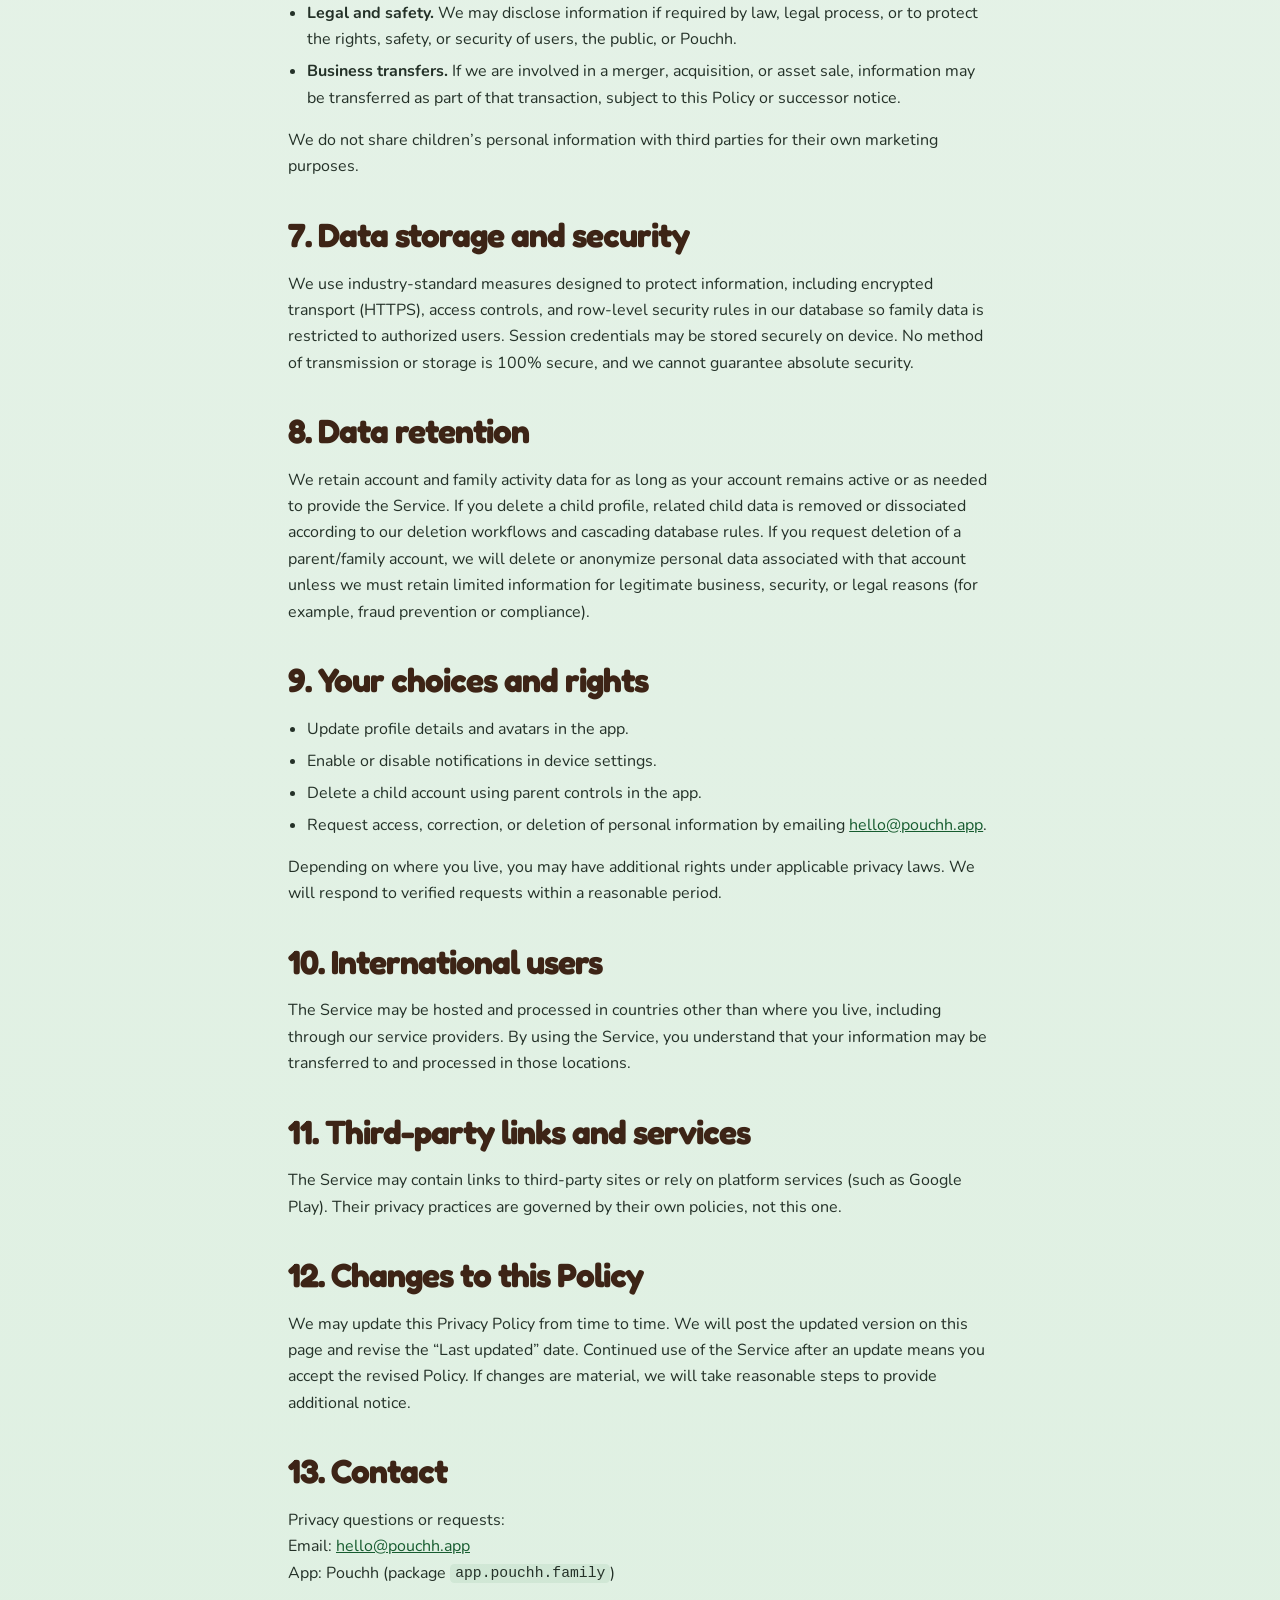
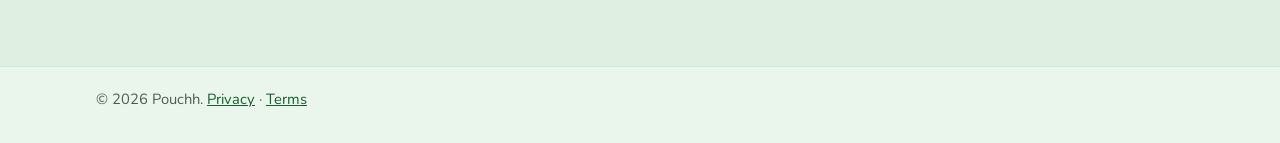
==== commit 7420ca1b: "Point site contact and docs to pouchh.app. Co-authored-by: Cursor <cursoragent@cursor.com>" ====
--- a/privacy.html
+++ b/privacy.html
@@ -39,7 +39,7 @@
     <h2>1. Who we are</h2>
     <p>
       Pouchh is operated by Jenia Nemzer. For privacy questions or requests, contact us at
-      <a href="mailto:jenian@gmail.com">jenian@gmail.com</a>.
+      <a href="mailto:hello@pouchh.app">hello@pouchh.app</a>.
     </p>
 
     <h2>2. Who this policy covers</h2>
@@ -128,7 +128,7 @@
     </ul>
     <p>
       Parents can review, correct, or delete a child’s information by using in-app controls (including deleting a child account)
-      or by contacting us at <a href="mailto:jenian@gmail.com">jenian@gmail.com</a>.
+      or by contacting us at <a href="mailto:hello@pouchh.app">hello@pouchh.app</a>.
       We do not require a child to provide more personal information than is reasonably necessary to participate in the Service.
     </p>
 
@@ -182,7 +182,7 @@
       <li>Enable or disable notifications in device settings.</li>
       <li>Delete a child account using parent controls in the app.</li>
       <li>Request access, correction, or deletion of personal information by emailing
-        <a href="mailto:jenian@gmail.com">jenian@gmail.com</a>.</li>
+        <a href="mailto:hello@pouchh.app">hello@pouchh.app</a>.</li>
     </ul>
     <p>
       Depending on where you live, you may have additional rights under applicable privacy laws.
@@ -212,7 +212,7 @@
     <h2>13. Contact</h2>
     <p>
       Privacy questions or requests:<br />
-      Email: <a href="mailto:jenian@gmail.com">jenian@gmail.com</a><br />
+      Email: <a href="mailto:hello@pouchh.app">hello@pouchh.app</a><br />
       App: Pouchh (package <code>app.pouchh.family</code>)
     </p>
   </main>
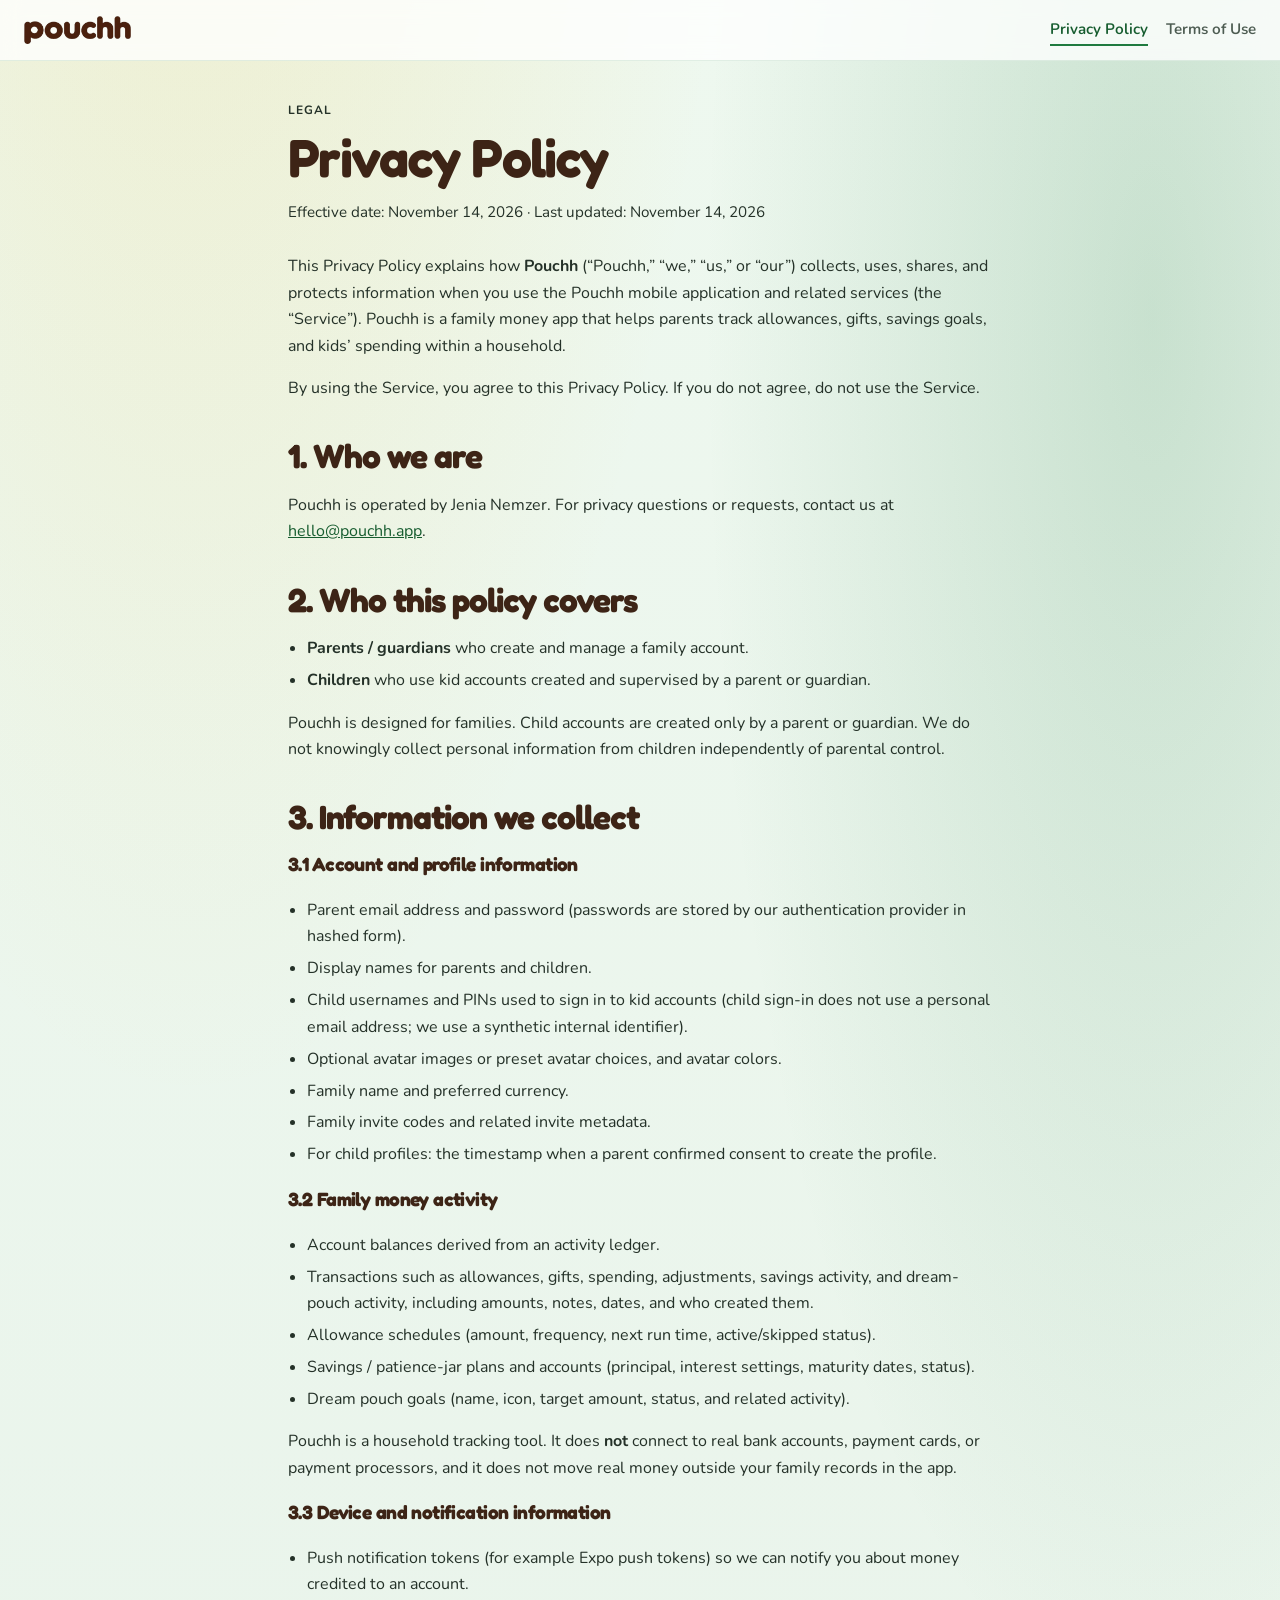
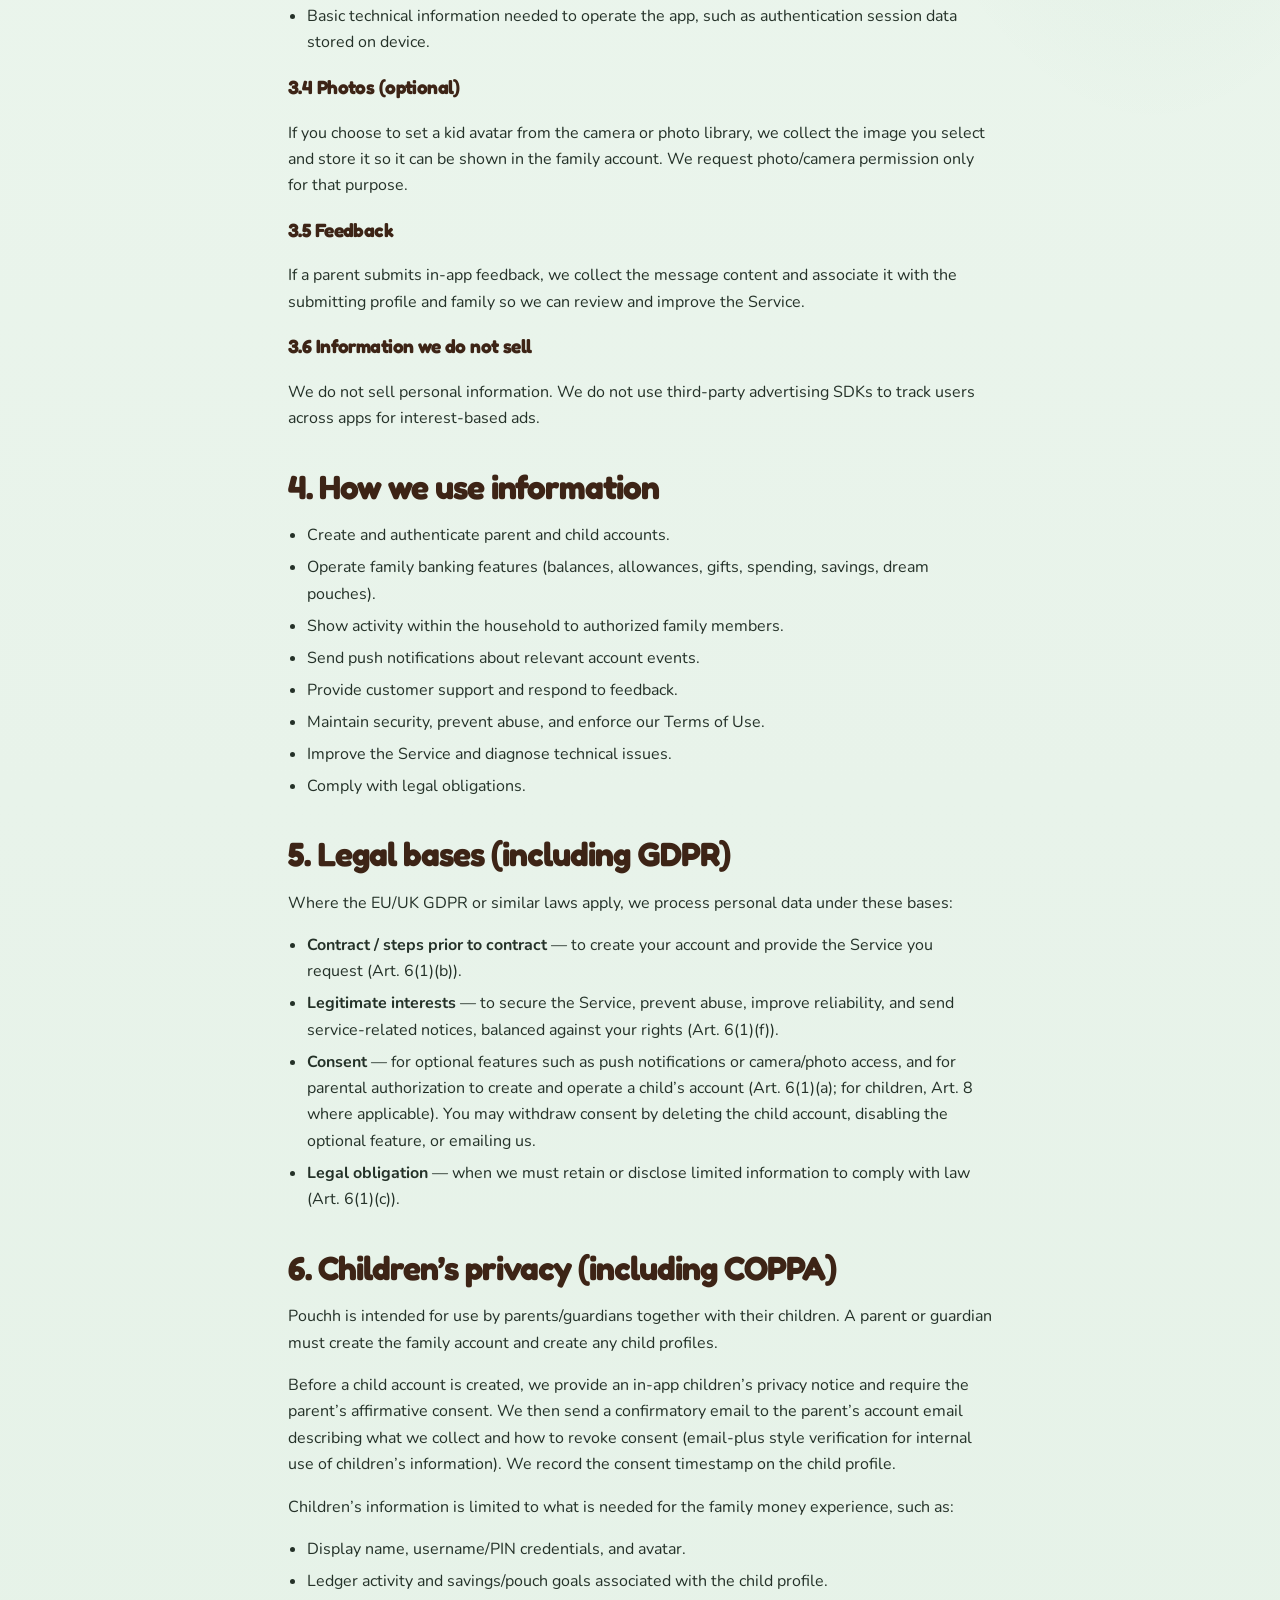
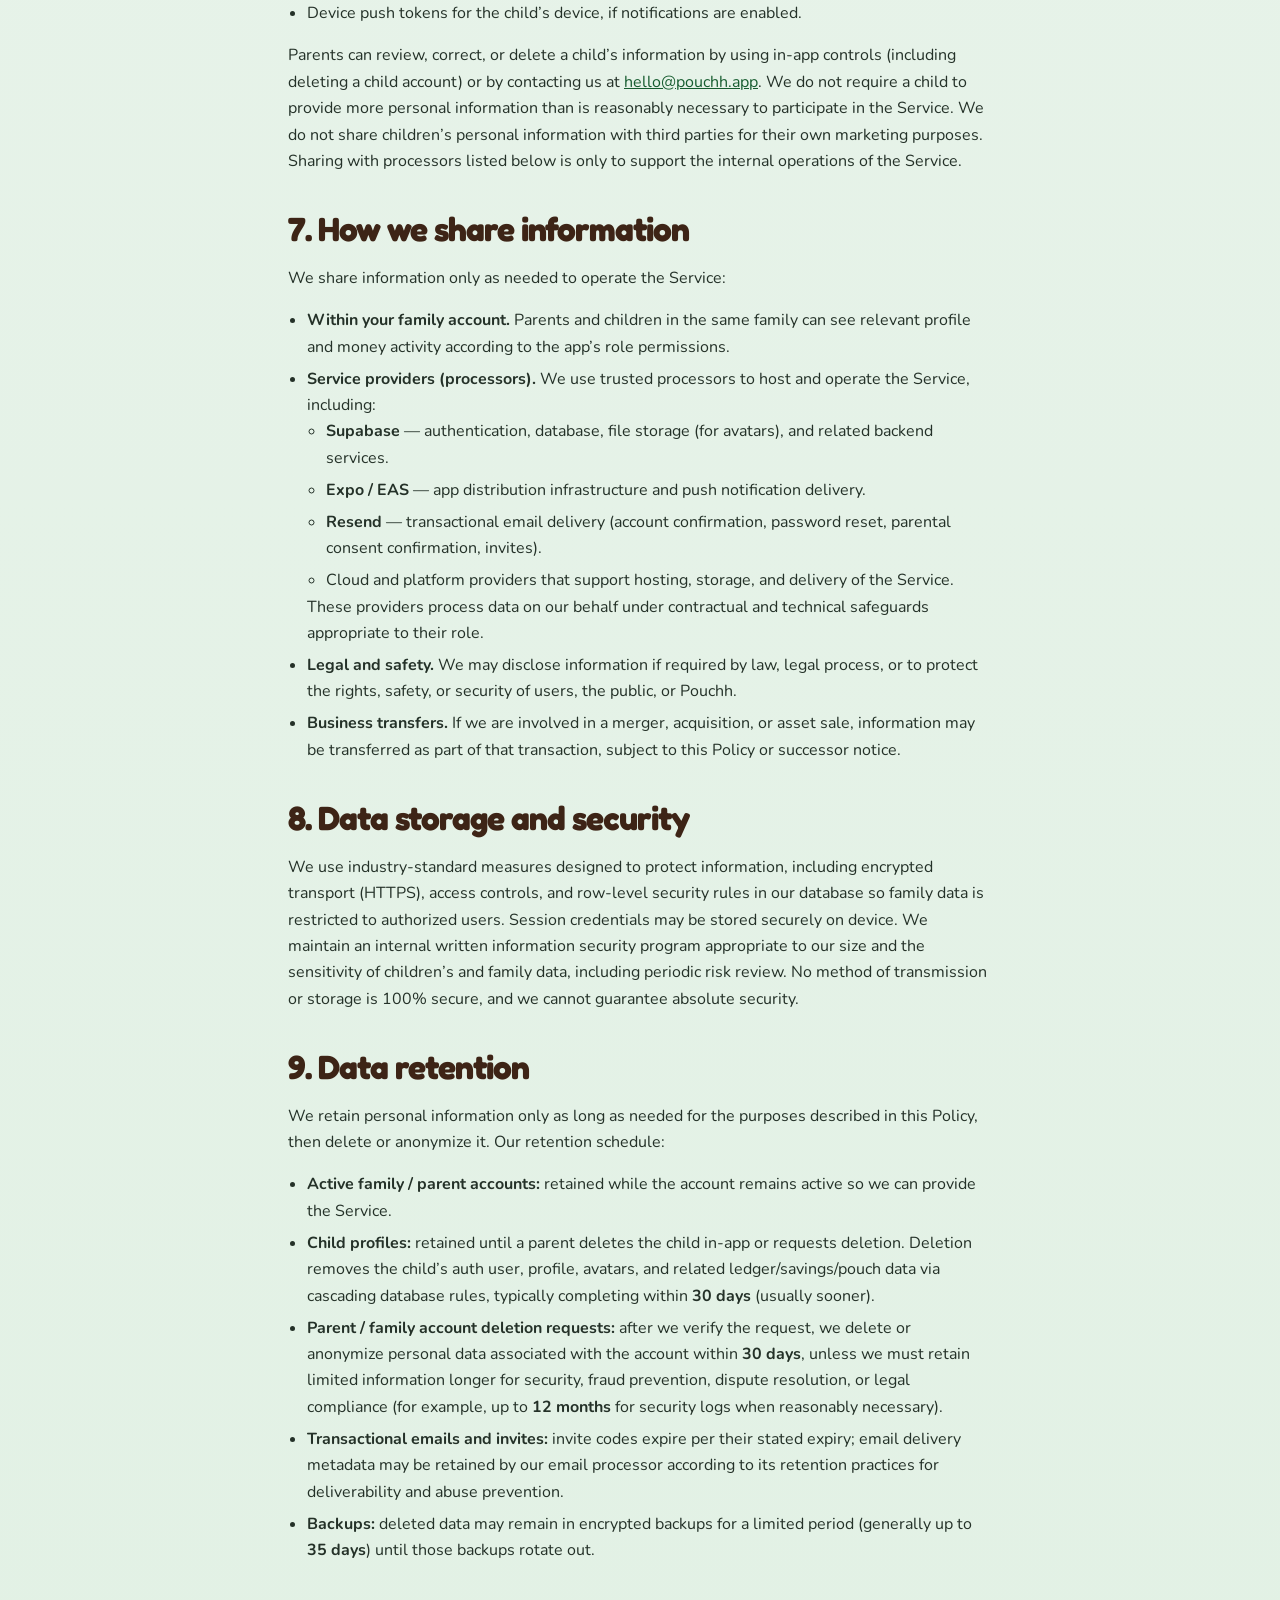
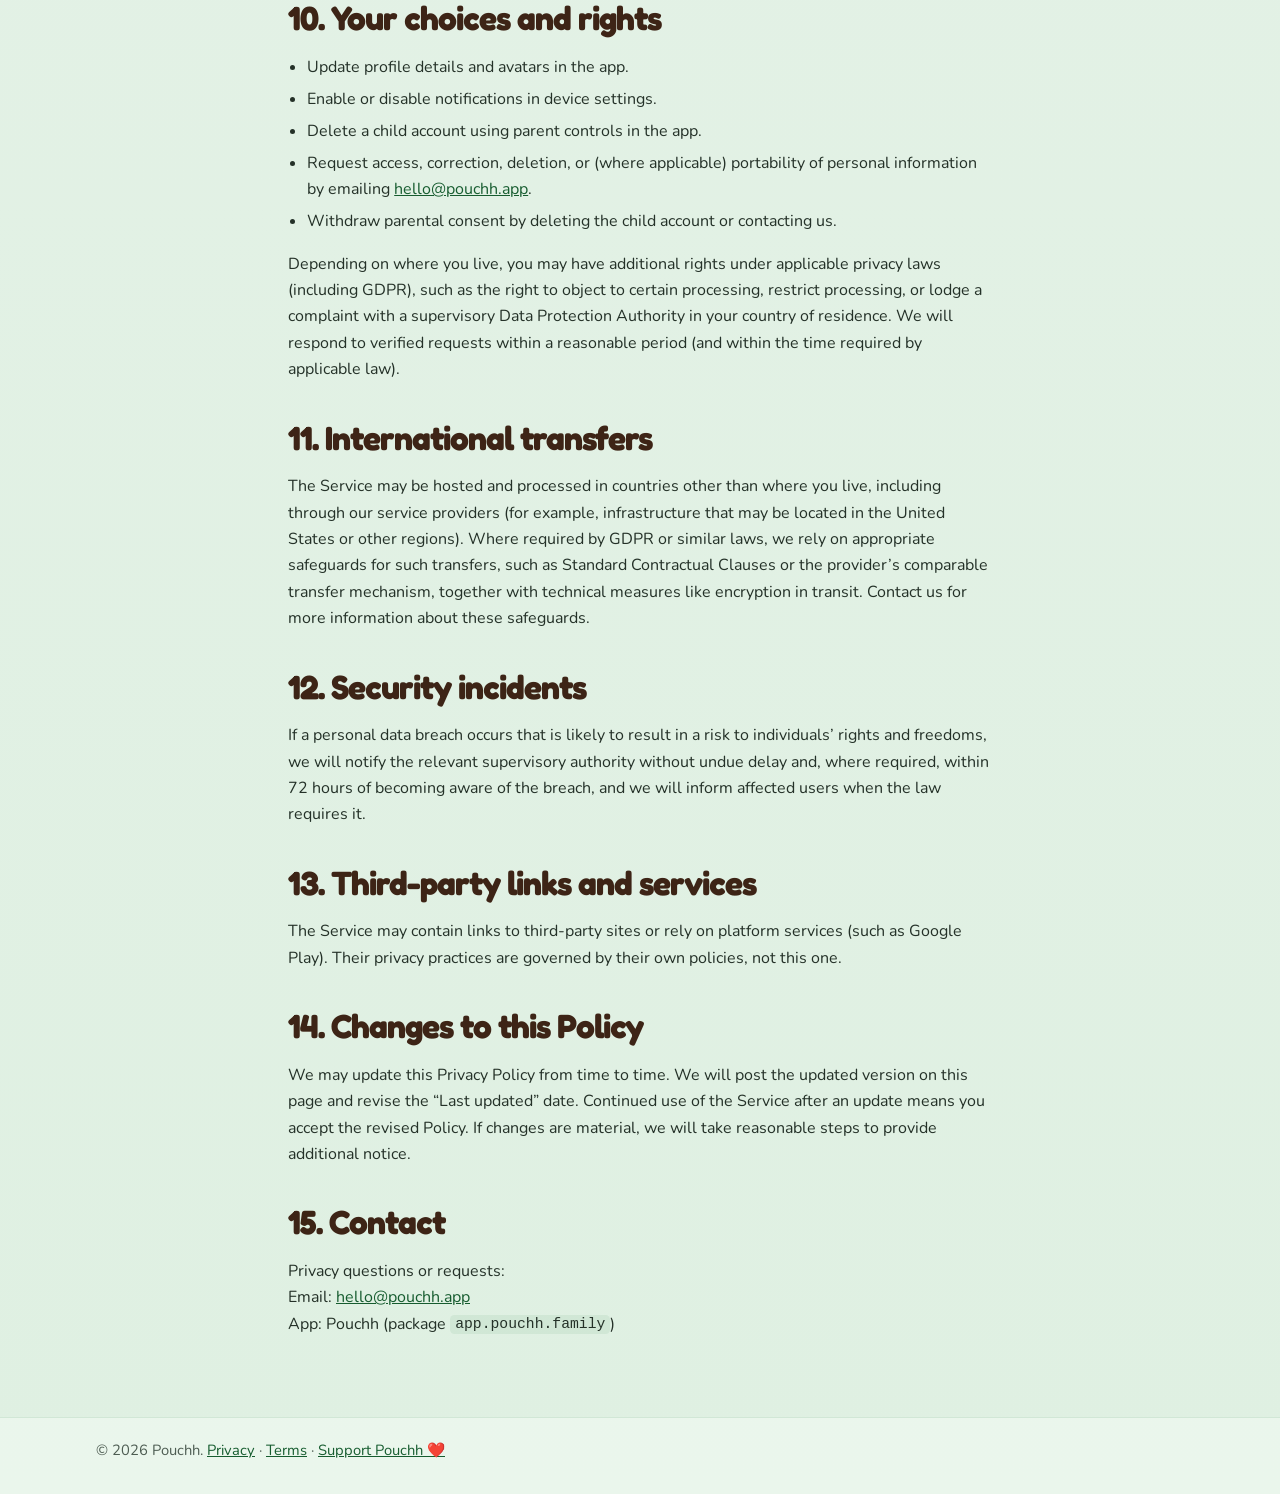
==== commit 9285a351: "Strengthen Privacy Policy for COPPA/GDPR and keep legal pages in sync. Adds parental-consent languag" ====
--- a/privacy.html
+++ b/privacy.html
@@ -24,7 +24,7 @@
   <main class="doc">
     <p class="eyebrow">Legal</p>
     <h1>Privacy Policy</h1>
-    <p class="meta">Effective date: November 11, 2026 · Last updated: November 11, 2026</p>
+    <p class="meta">Effective date: November 14, 2026 · Last updated: November 14, 2026</p>
 
     <p>
       This Privacy Policy explains how <strong>Pouchh</strong> (“Pouchh,” “we,” “us,” or “our”)
@@ -62,6 +62,7 @@
       <li>Optional avatar images or preset avatar choices, and avatar colors.</li>
       <li>Family name and preferred currency.</li>
       <li>Family invite codes and related invite metadata.</li>
+      <li>For child profiles: the timestamp when a parent confirmed consent to create the profile.</li>
     </ul>
 
     <h3>3.2 Family money activity</h3>
@@ -113,12 +114,41 @@
       <li>Comply with legal obligations.</li>
     </ul>
 
-    <h2>5. Children’s privacy (including COPPA)</h2>
+    <h2>5. Legal bases (including GDPR)</h2>
+    <p>
+      Where the EU/UK GDPR or similar laws apply, we process personal data under these bases:
+    </p>
+    <ul>
+      <li>
+        <strong>Contract / steps prior to contract</strong> — to create your account and provide the Service
+        you request (Art. 6(1)(b)).
+      </li>
+      <li>
+        <strong>Legitimate interests</strong> — to secure the Service, prevent abuse, improve reliability,
+        and send service-related notices, balanced against your rights (Art. 6(1)(f)).
+      </li>
+      <li>
+        <strong>Consent</strong> — for optional features such as push notifications or camera/photo access,
+        and for parental authorization to create and operate a child’s account (Art. 6(1)(a); for children,
+        Art. 8 where applicable). You may withdraw consent by deleting the child account, disabling the
+        optional feature, or emailing us.
+      </li>
+      <li>
+        <strong>Legal obligation</strong> — when we must retain or disclose limited information to comply
+        with law (Art. 6(1)(c)).
+      </li>
+    </ul>
+
+    <h2>6. Children’s privacy (including COPPA)</h2>
     <p>
       Pouchh is intended for use by parents/guardians together with their children. A parent or guardian must
-      create the family account and create any child profiles. By creating a child account, the parent/guardian
-      consents to the collection and use of that child’s information as described in this Policy for the purpose
-      of providing the Service within the family.
+      create the family account and create any child profiles.
+    </p>
+    <p>
+      Before a child account is created, we provide an in-app children’s privacy notice and require the parent’s
+      affirmative consent. We then send a confirmatory email to the parent’s account email describing what we
+      collect and how to revoke consent (email-plus style verification for internal use of children’s information).
+      We record the consent timestamp on the child profile.
     </p>
     <p>Children’s information is limited to what is needed for the family money experience, such as:</p>
     <ul>
@@ -130,9 +160,11 @@
       Parents can review, correct, or delete a child’s information by using in-app controls (including deleting a child account)
       or by contacting us at <a href="mailto:hello@pouchh.app">hello@pouchh.app</a>.
       We do not require a child to provide more personal information than is reasonably necessary to participate in the Service.
-    </p>
-
-    <h2>6. How we share information</h2>
+      We do not share children’s personal information with third parties for their own marketing purposes.
+      Sharing with processors listed below is only to support the internal operations of the Service.
+    </p>
+
+    <h2>7. How we share information</h2>
     <p>We share information only as needed to operate the Service:</p>
     <ul>
       <li>
@@ -140,10 +172,11 @@
         profile and money activity according to the app’s role permissions.
       </li>
       <li>
-        <strong>Service providers.</strong> We use trusted processors to host and operate the Service, including:
+        <strong>Service providers (processors).</strong> We use trusted processors to host and operate the Service, including:
         <ul>
           <li><strong>Supabase</strong> — authentication, database, file storage (for avatars), and related backend services.</li>
           <li><strong>Expo / EAS</strong> — app distribution infrastructure and push notification delivery.</li>
+          <li><strong>Resend</strong> — transactional email delivery (account confirmation, password reset, parental consent confirmation, invites).</li>
           <li>Cloud and platform providers that support hosting, storage, and delivery of the Service.</li>
         </ul>
         These providers process data on our behalf under contractual and technical safeguards appropriate to their role.
@@ -157,59 +190,94 @@
         be transferred as part of that transaction, subject to this Policy or successor notice.
       </li>
     </ul>
-    <p>We do not share children’s personal information with third parties for their own marketing purposes.</p>
-
-    <h2>7. Data storage and security</h2>
+
+    <h2>8. Data storage and security</h2>
     <p>
       We use industry-standard measures designed to protect information, including encrypted transport (HTTPS),
       access controls, and row-level security rules in our database so family data is restricted to authorized users.
-      Session credentials may be stored securely on device. No method of transmission or storage is 100% secure,
-      and we cannot guarantee absolute security.
-    </p>
-
-    <h2>8. Data retention</h2>
-    <p>
-      We retain account and family activity data for as long as your account remains active or as needed to provide
-      the Service. If you delete a child profile, related child data is removed or dissociated according to our
-      deletion workflows and cascading database rules. If you request deletion of a parent/family account, we will
-      delete or anonymize personal data associated with that account unless we must retain limited information for
-      legitimate business, security, or legal reasons (for example, fraud prevention or compliance).
-    </p>
-
-    <h2>9. Your choices and rights</h2>
+      Session credentials may be stored securely on device. We maintain an internal written information security
+      program appropriate to our size and the sensitivity of children’s and family data, including periodic risk
+      review. No method of transmission or storage is 100% secure, and we cannot guarantee absolute security.
+    </p>
+
+    <h2>9. Data retention</h2>
+    <p>
+      We retain personal information only as long as needed for the purposes described in this Policy, then delete
+      or anonymize it. Our retention schedule:
+    </p>
+    <ul>
+      <li>
+        <strong>Active family / parent accounts:</strong> retained while the account remains active so we can
+        provide the Service.
+      </li>
+      <li>
+        <strong>Child profiles:</strong> retained until a parent deletes the child in-app or requests deletion.
+        Deletion removes the child’s auth user, profile, avatars, and related ledger/savings/pouch data via cascading
+        database rules, typically completing within <strong>30 days</strong> (usually sooner).
+      </li>
+      <li>
+        <strong>Parent / family account deletion requests:</strong> after we verify the request, we delete or
+        anonymize personal data associated with the account within <strong>30 days</strong>, unless we must retain
+        limited information longer for security, fraud prevention, dispute resolution, or legal compliance
+        (for example, up to <strong>12 months</strong> for security logs when reasonably necessary).
+      </li>
+      <li>
+        <strong>Transactional emails and invites:</strong> invite codes expire per their stated expiry; email
+        delivery metadata may be retained by our email processor according to its retention practices for
+        deliverability and abuse prevention.
+      </li>
+      <li>
+        <strong>Backups:</strong> deleted data may remain in encrypted backups for a limited period (generally
+        up to <strong>35 days</strong>) until those backups rotate out.
+      </li>
+    </ul>
+
+    <h2>10. Your choices and rights</h2>
     <ul>
       <li>Update profile details and avatars in the app.</li>
       <li>Enable or disable notifications in device settings.</li>
       <li>Delete a child account using parent controls in the app.</li>
-      <li>Request access, correction, or deletion of personal information by emailing
+      <li>Request access, correction, deletion, or (where applicable) portability of personal information by emailing
         <a href="mailto:hello@pouchh.app">hello@pouchh.app</a>.</li>
-    </ul>
-    <p>
-      Depending on where you live, you may have additional rights under applicable privacy laws.
-      We will respond to verified requests within a reasonable period.
-    </p>
-
-    <h2>10. International users</h2>
+      <li>Withdraw parental consent by deleting the child account or contacting us.</li>
+    </ul>
+    <p>
+      Depending on where you live, you may have additional rights under applicable privacy laws (including GDPR),
+      such as the right to object to certain processing, restrict processing, or lodge a complaint with a
+      supervisory Data Protection Authority in your country of residence. We will respond to verified requests
+      within a reasonable period (and within the time required by applicable law).
+    </p>
+
+    <h2>11. International transfers</h2>
     <p>
       The Service may be hosted and processed in countries other than where you live, including through our
-      service providers. By using the Service, you understand that your information may be transferred to and
-      processed in those locations.
-    </p>
-
-    <h2>11. Third-party links and services</h2>
+      service providers (for example, infrastructure that may be located in the United States or other regions).
+      Where required by GDPR or similar laws, we rely on appropriate safeguards for such transfers, such as
+      Standard Contractual Clauses or the provider’s comparable transfer mechanism, together with technical
+      measures like encryption in transit. Contact us for more information about these safeguards.
+    </p>
+
+    <h2>12. Security incidents</h2>
+    <p>
+      If a personal data breach occurs that is likely to result in a risk to individuals’ rights and freedoms,
+      we will notify the relevant supervisory authority without undue delay and, where required, within
+      72 hours of becoming aware of the breach, and we will inform affected users when the law requires it.
+    </p>
+
+    <h2>13. Third-party links and services</h2>
     <p>
       The Service may contain links to third-party sites or rely on platform services (such as Google Play).
       Their privacy practices are governed by their own policies, not this one.
     </p>
 
-    <h2>12. Changes to this Policy</h2>
+    <h2>14. Changes to this Policy</h2>
     <p>
       We may update this Privacy Policy from time to time. We will post the updated version on this page and
       revise the “Last updated” date. Continued use of the Service after an update means you accept the revised Policy.
       If changes are material, we will take reasonable steps to provide additional notice.
     </p>
 
-    <h2>13. Contact</h2>
+    <h2>15. Contact</h2>
     <p>
       Privacy questions or requests:<br />
       Email: <a href="mailto:hello@pouchh.app">hello@pouchh.app</a><br />
@@ -218,7 +286,11 @@
   </main>
 
   <footer class="site-footer">
-    <p>© 2026 Pouchh. <a href="privacy.html">Privacy</a> · <a href="terms.html">Terms</a></p>
+    <p>
+      © 2026 Pouchh.
+      <a href="privacy.html">Privacy</a> · <a href="terms.html">Terms</a>
+      · <a href="https://paypal.me/pouchh" rel="noopener noreferrer" target="_blank">Support Pouchh ❤️</a>
+    </p>
   </footer>
 </body>
 </html>
